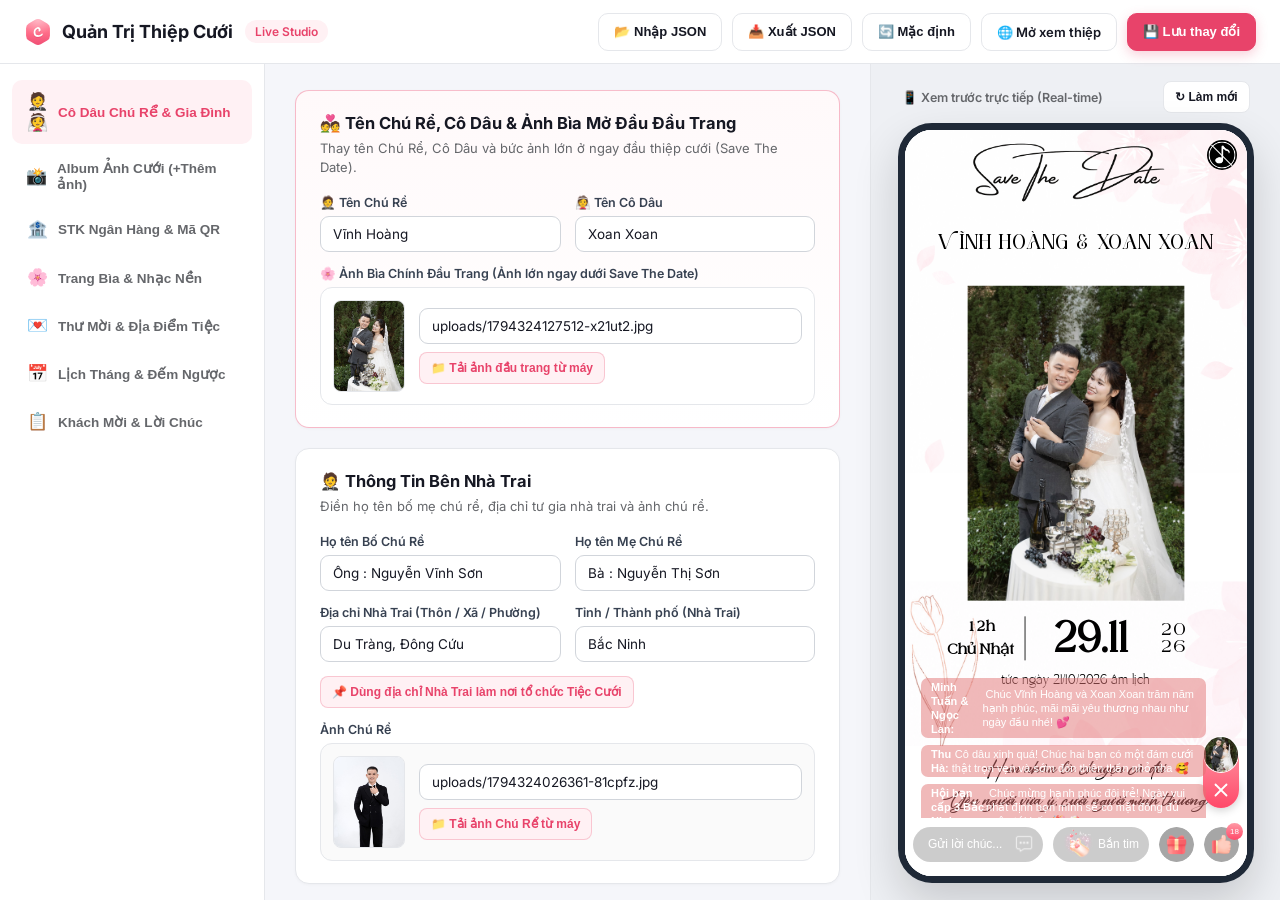
==== admin.html @ d60125c5 "Fresh clean upload from vinhhoang folder" ====
<!DOCTYPE html>
<html lang="vi">
<head>
  <meta charset="utf-8" />
  <meta name="viewport" content="width=device-width, initial-scale=1" />
  <title>Quản Trị Thiệp Cưới | Vĩnh Hoàng 💕 Xoan Xoan</title>
  <link rel="preconnect" href="https://fonts.googleapis.com" />
  <link rel="preconnect" href="https://fonts.gstatic.com" crossorigin />
  <link rel="stylesheet" href="https://fonts.googleapis.com/css2?family=Inter:wght@400;500;600;700&display=swap" />
  <style>
    :root {
      --bg: #f5f6fa;
      --card: #ffffff;
      --ink: #161823;
      --muted: #65676b;
      --line: #e5e7eb;
      --brand: #e8436a;
      --brand-hover: #d6335a;
      --brand-soft: #fff1f4;
      --radius: 14px;
    }
    * { box-sizing: border-box; }
    body {
      margin: 0;
      font-family: 'Inter', -apple-system, BlinkMacSystemFont, sans-serif;
      background: var(--bg);
      color: var(--ink);
      height: 100vh;
      display: flex;
      flex-direction: column;
      overflow: hidden;
    }
    .topbar {
      height: 64px;
      background: var(--card);
      border-bottom: 1px solid var(--line);
      display: flex;
      align-items: center;
      justify-content: space-between;
      padding: 0 24px;
      flex-shrink: 0;
      z-index: 10;
    }
    .topbar-brand {
      display: flex;
      align-items: center;
      gap: 10px;
      font-weight: 700;
      font-size: 18px;
      color: var(--ink);
      text-decoration: none;
    }
    .topbar-badge {
      font-size: 12px;
      font-weight: 600;
      padding: 4px 10px;
      border-radius: 20px;
      background: var(--brand-soft);
      color: var(--brand);
    }
    .topbar-actions {
      display: flex;
      align-items: center;
      gap: 10px;
    }
    .btn {
      display: inline-flex;
      align-items: center;
      justify-content: center;
      gap: 6px;
      height: 38px;
      padding: 0 15px;
      border-radius: 10px;
      font-size: 13px;
      font-weight: 600;
      cursor: pointer;
      border: 1px solid var(--line);
      background: #fff;
      color: var(--ink);
      text-decoration: none;
      transition: all 0.15s ease;
    }
    .btn:hover { background: #f3f4f6; }
    .btn-primary {
      background: var(--brand);
      color: #fff;
      border-color: var(--brand);
      box-shadow: 0 4px 12px rgba(232, 67, 106, 0.25);
    }
    .btn-primary:hover { background: var(--brand-hover); }
    .btn-soft {
      background: var(--brand-soft);
      color: var(--brand);
      border-color: rgba(232, 67, 106, 0.25);
    }
    .btn-soft:hover { background: #ffe0e7; }
    .btn-sm { height: 32px; padding: 0 11px; font-size: 12px; border-radius: 8px; }
    .btn-danger { color: #dc2626; border-color: #fecaca; background: #fef2f2; }
    .btn-danger:hover { background: #fee2e2; }

    .workspace {
      flex: 1;
      display: grid;
      grid-template-columns: 265px minmax(0, 1fr) 410px;
      min-height: 0;
    }
    .sidebar {
      background: var(--card);
      border-right: 1px solid var(--line);
      padding: 16px 12px;
      overflow-y: auto;
      display: flex;
      flex-direction: column;
      gap: 5px;
    }
    .nav-item {
      display: flex;
      align-items: center;
      gap: 10px;
      width: 100%;
      padding: 11px 14px;
      border: none;
      border-radius: 10px;
      background: transparent;
      color: var(--muted);
      font-size: 13.5px;
      font-weight: 600;
      text-align: left;
      cursor: pointer;
      transition: all 0.15s;
    }
    .nav-item:hover { background: #f3f4f6; color: var(--ink); }
    .nav-item.active {
      background: var(--brand-soft);
      color: var(--brand);
    }
    .nav-icon { font-size: 17px; width: 22px; text-align: center; }

    .editor-pane {
      overflow-y: auto;
      padding: 26px 30px 60px;
    }
    .editor-container {
      max-width: 740px;
      margin: 0 auto;
    }
    .tab-panel { display: none; }
    .tab-panel.active { display: block; animation: fadeIn 0.2s ease; }
    @keyframes fadeIn { from { opacity: 0; transform: translateY(4px); } to { opacity: 1; transform: translateY(0); } }

    .section-card {
      background: var(--card);
      border: 1px solid var(--line);
      border-radius: var(--radius);
      padding: 22px 24px;
      margin-bottom: 20px;
      box-shadow: 0 1px 3px rgba(0, 0, 0, 0.03);
    }
    .section-title {
      margin: 0 0 6px;
      font-size: 16.5px;
      font-weight: 700;
      color: var(--ink);
      display: flex;
      align-items: center;
      gap: 8px;
    }
    .section-desc {
      margin: 0 0 18px;
      font-size: 13px;
      color: var(--muted);
      line-height: 1.45;
    }

    .grid-2 { display: grid; grid-template-columns: 1fr 1fr; gap: 14px; }
    .grid-3 { display: grid; grid-template-columns: 1fr 1fr 1fr; gap: 12px; }
    .form-group { margin-bottom: 14px; }
    .form-label {
      display: block;
      font-size: 12.5px;
      font-weight: 600;
      color: #374151;
      margin-bottom: 6px;
    }
    .form-input, .form-textarea, .form-select {
      width: 100%;
      padding: 9px 12px;
      border: 1px solid #d1d5db;
      border-radius: 9px;
      font-size: 13.5px;
      font-family: inherit;
      color: var(--ink);
      background: #fff;
      transition: border-color 0.15s, box-shadow 0.15s;
    }
    .form-input:focus, .form-textarea:focus, .form-select:focus {
      outline: none;
      border-color: var(--brand);
      box-shadow: 0 0 0 3px rgba(232, 67, 106, 0.12);
    }
    .form-textarea { min-height: 70px; resize: vertical; line-height: 1.45; }
    .form-hint { font-size: 11.5px; color: var(--muted); margin-top: 4px; }

    .photo-field {
      display: flex;
      gap: 14px;
      align-items: center;
      padding: 12px;
      border: 1px solid var(--line);
      border-radius: 12px;
      background: #fafafa;
      margin-bottom: 12px;
    }
    .photo-thumb {
      width: 72px;
      height: 92px;
      border-radius: 8px;
      object-fit: cover;
      background: #e5e7eb;
      border: 1px solid var(--line);
      flex-shrink: 0;
    }
    .photo-controls { flex: 1; min-width: 0; }
    .photo-actions {
      display: flex;
      gap: 8px;
      margin-top: 8px;
      align-items: center;
      flex-wrap: wrap;
    }
    .file-input-hidden { display: none; }

    /* Album Grid Cards */
    .album-grid {
      display: grid;
      grid-template-columns: 1fr 1fr;
      gap: 14px;
      margin-top: 14px;
    }
    .album-card {
      border: 1px solid var(--line);
      border-radius: 12px;
      padding: 12px;
      background: #fafafa;
      display: flex;
      gap: 12px;
      align-items: center;
      position: relative;
    }
    .album-card img {
      width: 76px;
      height: 108px;
      object-fit: cover;
      border-radius: 8px;
      border: 1px solid var(--line);
      background: #e5e7eb;
      flex-shrink: 0;
    }
    .album-card-body {
      flex: 1;
      min-width: 0;
    }
    .album-card-title {
      font-size: 12.5px;
      font-weight: 700;
      margin-bottom: 6px;
      color: var(--ink);
      display: flex;
      align-items: center;
      justify-content: space-between;
    }

    /* Bank Account Card */
    .bank-card {
      border: 1.5px solid var(--line);
      border-radius: 14px;
      padding: 16px;
      background: #fff;
      margin-bottom: 16px;
      position: relative;
    }
    .bank-card-header {
      display: flex;
      align-items: center;
      justify-content: space-between;
      margin-bottom: 12px;
      padding-bottom: 10px;
      border-bottom: 1px solid var(--line);
    }

    /* Right Live Preview Pane */
    .preview-pane {
      background: #eef0f4;
      border-left: 1px solid var(--line);
      display: flex;
      flex-direction: column;
      align-items: center;
      justify-content: center;
      padding: 16px;
      position: relative;
    }
    .preview-header {
      display: flex;
      align-items: center;
      justify-content: space-between;
      width: 348px;
      margin-bottom: 10px;
      font-size: 12.5px;
      font-weight: 600;
      color: var(--muted);
    }
    .phone-mockup {
      width: 356px;
      height: calc(100vh - 125px);
      max-height: 760px;
      background: #fff;
      border-radius: 34px;
      border: 7px solid #1f2937;
      box-shadow: 0 20px 45px rgba(0, 0, 0, 0.16);
      overflow: hidden;
      position: relative;
    }
    .phone-mockup iframe {
      width: 100%;
      height: 100%;
      border: none;
      display: block;
    }

    /* Tables */
    .data-table {
      width: 100%;
      border-collapse: collapse;
      font-size: 13px;
    }
    .data-table th, .data-table td {
      padding: 10px 12px;
      border-bottom: 1px solid var(--line);
      text-align: left;
    }
    .data-table th {
      background: #f9fafb;
      font-weight: 600;
      color: #4b5563;
    }
    .badge-yes {
      background: #d1fae5;
      color: #065f46;
      padding: 3px 8px;
      border-radius: 12px;
      font-size: 11.5px;
      font-weight: 600;
    }
    .badge-no {
      background: #fee2e2;
      color: #991b1b;
      padding: 3px 8px;
      border-radius: 12px;
      font-size: 11.5px;
      font-weight: 600;
    }
    .stat-row {
      display: grid;
      grid-template-columns: repeat(3, 1fr);
      gap: 12px;
      margin-bottom: 18px;
    }
    .stat-box {
      padding: 14px 16px;
      border-radius: 12px;
      background: #f9fafb;
      border: 1px solid var(--line);
    }
    .stat-val { font-size: 22px; font-weight: 700; color: var(--brand); }
    .stat-lbl { font-size: 12px; color: var(--muted); margin-top: 2px; }

    .admin-toast {
      position: fixed;
      bottom: 24px;
      right: 24px;
      background: #161823;
      color: #fff;
      padding: 12px 20px;
      border-radius: 12px;
      font-size: 13.5px;
      font-weight: 600;
      box-shadow: 0 10px 30px rgba(0, 0, 0, 0.22);
      z-index: 9999;
      opacity: 0;
      transform: translateY(12px);
      pointer-events: none;
      transition: all 0.25s ease;
    }
    .admin-toast.show { opacity: 1; transform: translateY(0); }

    @media (max-width: 1150px) {
      .workspace { grid-template-columns: 220px minmax(0, 1fr); }
      .preview-pane { display: none; }
    }
  </style>
</head>
<body>

  <!-- Top Header -->
  <header class="topbar">
    <div style="display:flex;align-items:center;gap:12px">
      <a href="index.html" class="topbar-brand">
        <img src="assets/logo-symbol.svg" alt="Logo" width="28" height="28" />
        <span>Quản Trị Thiệp Cưới</span>
      </a>
      <span class="topbar-badge">Live Studio</span>
    </div>
    <div class="topbar-actions">
      <button type="button" class="btn" id="btn-import-json" title="Nhập file cấu hình site-config.json">📂 Nhập JSON</button>
      <button type="button" class="btn" id="btn-export-json" title="Tải file cấu hình JSON về máy">📥 Xuất JSON</button>
      <button type="button" class="btn" id="btn-reset-default" title="Khôi phục về nội dung gốc">🔄 Mặc định</button>
      <a href="index.html" target="_blank" class="btn">🌐 Mở xem thiệp</a>
      <button type="button" class="btn btn-primary" id="btn-save-all">💾 Lưu thay đổi</button>
    </div>
  </header>

  <!-- Main Workspace -->
  <div class="workspace">
    <!-- Left Navigation -->
    <aside class="sidebar">
      <button type="button" class="nav-item active" data-tab="tab-families" data-scroll="820">
        <span class="nav-icon">🤵👰</span> Cô Dâu Chú Rể & Gia Đình
      </button>
      <button type="button" class="nav-item" data-tab="tab-gallery" data-scroll="3620">
        <span class="nav-icon">📸</span> Album Ảnh Cưới (+Thêm ảnh)
      </button>
      <button type="button" class="nav-item" data-tab="tab-qr" data-scroll="4620">
        <span class="nav-icon">🏦</span> STK Ngân Hàng & Mã QR
      </button>
      <button type="button" class="nav-item" data-tab="tab-hero" data-scroll="0">
        <span class="nav-icon">🌸</span> Trang Bìa & Nhạc Nền
      </button>
      <button type="button" class="nav-item" data-tab="tab-ceremony" data-scroll="1380">
        <span class="nav-icon">💌</span> Thư Mời & Địa Điểm Tiệc
      </button>
      <button type="button" class="nav-item" data-tab="tab-calendar" data-scroll="3020">
        <span class="nav-icon">📅</span> Lịch Tháng & Đếm Ngược
      </button>
      <button type="button" class="nav-item" data-tab="tab-guests" data-scroll="5450">
        <span class="nav-icon">📋</span> Khách Mời & Lời Chúc
      </button>
    </aside>

    <!-- Center Form Editor -->
    <main class="editor-pane">
      <div class="editor-container">

        <!-- TAB 1: BRIDE, GROOM & BOTH FAMILIES -->
        <div class="tab-panel active" id="tab-families">
          <!-- Smart Sync Couple Names & Top Cover Photo -->
          <div class="section-card" style="border-color:rgba(232,67,106,0.35);background:linear-gradient(180deg,#fff9fa 0%,#ffffff 100%)">
            <h2 class="section-title">💑 Tên Chú Rể, Cô Dâu & Ảnh Bìa Mở Đầu Đầu Trang</h2>
            <p class="section-desc">Thay tên Chú Rể, Cô Dâu và bức ảnh lớn ở ngay đầu thiệp cưới (Save The Date).</p>
            <div class="grid-2" style="margin-bottom:14px">
              <div class="form-group" style="margin-bottom:0">
                <label class="form-label">🤵 Tên Chú Rể</label>
                <input type="text" class="form-input" id="quick-groom-name" data-node-text="WfJzkvPoSj" placeholder="VD: Vĩnh Hoàng" />
              </div>
              <div class="form-group" style="margin-bottom:0">
                <label class="form-label">👰 Tên Cô Dâu</label>
                <input type="text" class="form-input" id="quick-bride-name" data-node-text="mRu4SjmOw3" placeholder="VD: Xoan Xoan" />
              </div>
            </div>

            <div class="form-group" style="margin-bottom:0">
              <label class="form-label">🌸 Ảnh Bìa Chính Đầu Trang (Ảnh lớn ngay dưới Save The Date)</label>
              <div class="photo-field" style="margin-bottom:0;background:#fff">
                <img class="photo-thumb" id="quick-hero-preview" src="" alt="Ảnh đầu trang" />
                <div class="photo-controls">
                  <input type="text" class="form-input" id="quick-hero-photo" placeholder="Dán link ảnh hoặc bấm Tải ảnh từ máy..." />
                  <div class="photo-actions">
                    <button type="button" class="btn btn-sm btn-soft" data-upload-target="#quick-hero-photo">📁 Tải ảnh đầu trang từ máy</button>
                  </div>
                </div>
              </div>
            </div>
          </div>

          <!-- Groom Family -->
          <div class="section-card">
            <h2 class="section-title">🤵 Thông Tin Bên Nhà Trai</h2>
            <p class="section-desc">Điền họ tên bố mẹ chú rể, địa chỉ tư gia nhà trai và ảnh chú rể.</p>

            <div class="grid-2">
              <div class="form-group">
                <label class="form-label">Họ tên Bố Chú Rể</label>
                <input type="text" class="form-input" id="groom-father" placeholder="VD: Ông : Nguyễn Đức Hữ" />
              </div>
              <div class="form-group">
                <label class="form-label">Họ tên Mẹ Chú Rể</label>
                <input type="text" class="form-input" id="groom-mother" placeholder="VD: Bà : Trịnh Thị Hoàn" />
              </div>
            </div>

            <div class="grid-2">
              <div class="form-group">
                <label class="form-label">Địa chỉ Nhà Trai (Thôn / Xã / Phường)</label>
                <input type="text" class="form-input" id="groom-addr-1" placeholder="VD: Du Tràng, Đông Cứu" />
              </div>
              <div class="form-group">
                <label class="form-label">Tỉnh / Thành phố (Nhà Trai)</label>
                <input type="text" class="form-input" id="groom-addr-2" placeholder="VD: Bắc Ninh" />
              </div>
            </div>

            <div style="margin-bottom:14px">
              <button type="button" class="btn btn-sm btn-soft" id="btn-sync-groom-venue">📌 Dùng địa chỉ Nhà Trai làm nơi tổ chức Tiệc Cưới</button>
            </div>

            <div class="form-group" style="margin-bottom:0">
              <label class="form-label">Ảnh Chú Rể</label>
              <div class="photo-field" style="margin-bottom:0">
                <img class="photo-thumb" data-photo-preview="SWV1Oaou7d" src="" alt="Chú rể" />
                <div class="photo-controls">
                  <input type="text" class="form-input" data-node-photo="SWV1Oaou7d" placeholder="Dán link ảnh hoặc tải ảnh từ máy..." />
                  <div class="photo-actions">
                    <button type="button" class="btn btn-sm btn-soft" data-upload-target="[data-node-photo='SWV1Oaou7d']">📁 Tải ảnh Chú Rể từ máy</button>
                  </div>
                </div>
              </div>
            </div>
          </div>

          <!-- Bride Family -->
          <div class="section-card">
            <h2 class="section-title">👰 Thông Tin Bên Nhà Gái</h2>
            <p class="section-desc">Điền họ tên bố mẹ cô dâu, địa chỉ tư gia nhà gái và ảnh cô dâu.</p>

            <div class="grid-2">
              <div class="form-group">
                <label class="form-label">Họ tên Bố Cô Dâu</label>
                <input type="text" class="form-input" id="bride-father" placeholder="VD: Ông : Nguyễn Đức Toản" />
              </div>
              <div class="form-group">
                <label class="form-label">Họ tên Mẹ Cô Dâu</label>
                <input type="text" class="form-input" id="bride-mother" placeholder="VD: Bà : Trần Thị Nở" />
              </div>
            </div>

            <div class="grid-2">
              <div class="form-group">
                <label class="form-label">Địa chỉ Nhà Gái (Thôn / Tổ dân phố / Phường)</label>
                <input type="text" class="form-input" id="bride-addr-1" placeholder="VD: TDP Phù Lương" />
              </div>
              <div class="form-group">
                <label class="form-label">Quận / Huyện / Tỉnh (Nhà Gái)</label>
                <input type="text" class="form-input" id="bride-addr-2" placeholder="VD: P. Đào Viên, Bắc Ninh" />
              </div>
            </div>

            <div style="margin-bottom:14px">
              <button type="button" class="btn btn-sm btn-soft" id="btn-sync-bride-venue">📌 Áp dụng địa chỉ Nhà Gái vào phần Tư Gia & Bản Đồ Nhà Gái</button>
            </div>

            <div class="form-group" style="margin-bottom:0">
              <label class="form-label">Ảnh Cô Dâu</label>
              <div class="photo-field" style="margin-bottom:0">
                <img class="photo-thumb" data-photo-preview="HpVta-7Cfo" src="" alt="Cô dâu" />
                <div class="photo-controls">
                  <input type="text" class="form-input" data-node-photo="HpVta-7Cfo" placeholder="Dán link ảnh hoặc tải ảnh từ máy..." />
                  <div class="photo-actions">
                    <button type="button" class="btn btn-sm btn-soft" data-upload-target="[data-node-photo='HpVta-7Cfo']">📁 Tải ảnh Cô Dâu từ máy</button>
                  </div>
                </div>
              </div>
            </div>
          </div>

          <!-- Hidden raw fields synced by the structured family inputs -->
          <div style="display:none">
            <input type="text" data-node-text="URI0n_EdMI" />
            <input type="text" data-node-text="H7wR8HohuS" />
            <textarea data-node-multiline="MH_6yyQPLw" id="raw-groom-parents"></textarea>
            <textarea data-node-multiline="OmOohv4UUI" id="raw-groom-address"></textarea>
            <input type="text" data-node-text="iHlrUYGh_T" />
            <input type="text" data-node-text="-W5936VSfQ" />
            <textarea data-node-multiline="9BuNZvrCFB" id="raw-bride-parents"></textarea>
            <textarea data-node-multiline="4D7zik5Fhi" id="raw-bride-address"></textarea>
          </div>
        </div>

        <!-- TAB 2: EXPANDABLE PHOTO ALBUM -->
        <div class="tab-panel" id="tab-gallery">
          <div class="section-card">
            <div style="display:flex;align-items:center;justify-content:space-between;flex-wrap:wrap;gap:10px;margin-bottom:12px">
              <div>
                <h2 class="section-title">📸 Album Ảnh Cưới (Thêm ảnh không giới hạn)</h2>
                <p class="section-desc" style="margin-bottom:0">Bạn có thể thay đổi các ảnh hiện có, tải nhiều ảnh từ máy lên cùng lúc hoặc thêm bao nhiêu ảnh tùy thích — thiệp sẽ tự động giãn chiều dài!</p>
              </div>
              <div style="display:flex;gap:8px">
                <button type="button" class="btn btn-soft" id="btn-upload-multi-album">📁 Tải nhiều ảnh từ máy lên</button>
                <button type="button" class="btn btn-primary" id="btn-add-album-photo">+ Thêm 1 ô ảnh</button>
              </div>
            </div>

            <div class="form-group">
              <label class="form-label">Tiêu đề mục Album trên thiệp</label>
              <input type="text" class="form-input" data-node-text="SIDzLaTN3V" />
            </div>

            <div id="dynamic-album-container" class="album-grid"></div>
          </div>

          <div class="section-card">
            <h2 class="section-title">🖼️ Ảnh Lớn Cuối Thiệp & Lời Cảm Ơn</h2>
            <div class="form-group">
              <label class="form-label">Ảnh lớn phía trên đồng hồ đếm ngược</label>
              <div class="photo-field">
                <img class="photo-thumb" data-photo-preview="7oBHC_gEAx" src="" alt="Ảnh cuối thiệp" />
                <div class="photo-controls">
                  <input type="text" class="form-input" data-node-photo="7oBHC_gEAx" />
                  <div class="photo-actions">
                    <button type="button" class="btn btn-sm btn-soft" data-upload-target="[data-node-photo='7oBHC_gEAx']">📁 Tải ảnh từ máy</button>
                  </div>
                </div>
              </div>
            </div>
            <div class="form-group" style="margin-bottom:0">
              <label class="form-label">Lời cảm ơn cuối thiệp (Enter để xuống dòng)</label>
              <textarea class="form-textarea" data-node-multiline="bipfSExTi5"></textarea>
            </div>
          </div>
        </div>

        <!-- TAB 3: BANK ACCOUNTS (STK & VIETQR) -->
        <div class="tab-panel" id="tab-qr">
          <div class="section-card">
            <div style="display:flex;align-items:center;justify-content:space-between;flex-wrap:wrap;gap:10px;margin-bottom:14px">
              <div>
                <h2 class="section-title">🏦 Quản Lý Số Tài Khoản Ngân Hàng & QR Mừng Cưới</h2>
                <p class="section-desc" style="margin-bottom:0">Chọn ngân hàng và nhập Số tài khoản (STK) để hệ thống <strong>tự động tạo mã QR chuyển khoản chuẩn VietQR</strong>, hoặc tải ảnh QR riêng lên. Bạn cũng có thể thêm nhiều STK (Chú rể, Cô dâu, Bố mẹ...).</p>
              </div>
              <div style="display:flex;gap:8px">
                <button type="button" class="btn btn-soft" id="btn-preview-qr-modal">👁️ Xem thử trên thiệp</button>
                <button type="button" class="btn btn-primary" id="btn-add-bank-account">+ Thêm STK Ngân hàng</button>
              </div>
            </div>

            <div class="form-group">
              <label class="form-label">Tiêu đề hiển thị dưới hộp quà trên thiệp</label>
              <input type="text" class="form-input" data-node-text="Jtt0CMVBFF" />
            </div>

            <div id="bank-accounts-list"></div>
          </div>
        </div>

        <!-- TAB 4: HERO COVER & MUSIC -->
        <div class="tab-panel" id="tab-hero">
          <div class="section-card">
            <h2 class="section-title">🌸 Phần Mở Đầu (Trang Bìa)</h2>
            <div class="grid-2">
              <div class="form-group">
                <label class="form-label">Tên cặp đôi trên bìa</label>
                <input type="text" class="form-input" data-node-text="TIXJxWpubS" />
              </div>
              <div class="form-group">
                <label class="form-label">Dòng chữ nhỏ góc trên</label>
                <input type="text" class="form-input" data-node-text="Wm-1v09tvk" />
              </div>
            </div>

            <div class="form-group">
              <label class="form-label">Ảnh bìa chính (Khung vòm)</label>
              <div class="photo-field">
                <img class="photo-thumb" data-photo-preview="7WmUUnxK7X" src="" alt="Ảnh bìa" />
                <div class="photo-controls">
                  <input type="text" class="form-input" data-node-photo="7WmUUnxK7X" />
                  <div class="photo-actions">
                    <button type="button" class="btn btn-sm btn-soft" data-upload-target="[data-node-photo='7WmUUnxK7X']">📁 Tải ảnh từ máy</button>
                  </div>
                </div>
              </div>
            </div>

            <div class="grid-3">
              <div class="form-group">
                <label class="form-label">Giờ (Bìa)</label>
                <input type="text" class="form-input" data-node-text="zaKtKgy8bK" />
              </div>
              <div class="form-group">
                <label class="form-label">Thứ (Bìa)</label>
                <input type="text" class="form-input" data-node-text="Gn3JH2Phal" />
              </div>
              <div class="form-group">
                <label class="form-label">Ngày.Tháng (Bìa)</label>
                <input type="text" class="form-input" data-node-text="yJC0gHwb6z" />
              </div>
            </div>

            <div class="grid-3">
              <div class="form-group">
                <label class="form-label">2 số đầu Năm</label>
                <input type="text" class="form-input" data-node-text="E9MnkeFAkI" />
              </div>
              <div class="form-group">
                <label class="form-label">2 số cuối Năm</label>
                <input type="text" class="form-input" data-node-text="Gj1BKOWjjY" />
              </div>
              <div class="form-group">
                <label class="form-label">Ngày âm lịch (Bìa)</label>
                <input type="text" class="form-input" data-node-text="QdE34AJsdR" />
              </div>
            </div>

            <div class="form-group" style="margin-bottom:0">
              <label class="form-label">Câu trích dẫn tình yêu</label>
              <textarea class="form-textarea" data-node-multiline="6cOUdEMcWT"></textarea>
            </div>
          </div>

          <div class="section-card">
            <h2 class="section-title">🎵 Nhạc Nền & Thông Tin Chia Sẻ Web</h2>
            <div class="form-group">
              <label class="form-label">Tiêu đề trang web</label>
              <input type="text" class="form-input" data-general="pageTitle" />
            </div>
            <div class="form-group">
              <label class="form-label">Lời giới thiệu ngắn</label>
              <textarea class="form-textarea" data-general="pageDesc"></textarea>
            </div>
            <div class="form-group">
              <label class="form-label">Ảnh đại diện chia sẻ (Thumbnail)</label>
              <div class="photo-field">
                <img class="photo-thumb" id="thumb-coverThumb" src="" alt="Cover" />
                <div class="photo-controls">
                  <input type="text" class="form-input" data-general="coverThumb" />
                  <div class="photo-actions">
                    <button type="button" class="btn btn-sm btn-soft" data-upload-target="[data-general='coverThumb']">📁 Tải ảnh từ máy</button>
                  </div>
                </div>
              </div>
            </div>
            <div class="form-group">
              <label class="form-label">Nhạc nền MP3</label>
              <div style="display:flex;gap:8px">
                <input type="text" class="form-input" data-general="musicUrl" />
                <button type="button" class="btn btn-soft" style="flex-shrink:0" data-upload-audio="[data-general='musicUrl']">🎵 Tải file MP3</button>
              </div>
            </div>
            <div class="grid-2">
              <div class="form-group" style="margin-bottom:0">
                <label class="form-label">Tự động cuộn trang</label>
                <select class="form-select" data-general-bool="autoScrollEnabled">
                  <option value="true">Bật tự động cuộn</option>
                  <option value="false">Tắt tự động cuộn</option>
                </select>
              </div>
              <div class="form-group" style="margin-bottom:0">
                <label class="form-label">Tốc độ cuộn</label>
                <input type="number" step="0.1" min="0.1" max="3" class="form-input" data-general-num="autoScrollSpeed" />
              </div>
            </div>
          </div>
        </div>

        <!-- TAB 5: INVITATION & CEREMONY VENUE -->
        <div class="tab-panel" id="tab-ceremony">
          <div class="section-card">
            <h2 class="section-title">💌 Phần Thư Mời & Bộ 3 Ảnh</h2>
            <div class="grid-2">
              <div class="form-group">
                <label class="form-label">Tiêu đề Thư Mời</label>
                <input type="text" class="form-input" data-node-text="uPLRlYN4gG" />
              </div>
              <div class="form-group">
                <label class="form-label">Dòng phụ đề dưới Thư Mời</label>
                <input type="text" class="form-input" data-node-text="sQDPnRDM87" />
              </div>
            </div>

            <div class="form-group">
              <label class="form-label">Ảnh Thư Mời 1 (Bên trái)</label>
              <div class="photo-field">
                <img class="photo-thumb" data-photo-preview="1kEE_xfXqr" src="" alt="Ảnh trái" />
                <div class="photo-controls">
                  <input type="text" class="form-input" data-node-photo="1kEE_xfXqr" />
                  <div class="photo-actions">
                    <button type="button" class="btn btn-sm btn-soft" data-upload-target="[data-node-photo='1kEE_xfXqr']">📁 Tải ảnh từ máy</button>
                  </div>
                </div>
              </div>
            </div>

            <div class="form-group">
              <label class="form-label">Ảnh Thư Mời 2 (Ở giữa)</label>
              <div class="photo-field">
                <img class="photo-thumb" data-photo-preview="Rm4Qdw8AaR" src="" alt="Ảnh giữa" />
                <div class="photo-controls">
                  <input type="text" class="form-input" data-node-photo="Rm4Qdw8AaR" />
                  <div class="photo-actions">
                    <button type="button" class="btn btn-sm btn-soft" data-upload-target="[data-node-photo='Rm4Qdw8AaR']">📁 Tải ảnh từ máy</button>
                  </div>
                </div>
              </div>
            </div>

            <div class="form-group">
              <label class="form-label">Ảnh Thư Mời 3 (Bên phải)</label>
              <div class="photo-field">
                <img class="photo-thumb" data-photo-preview="EVhJTrXwe9" src="" alt="Ảnh phải" />
                <div class="photo-controls">
                  <input type="text" class="form-input" data-node-photo="EVhJTrXwe9" />
                  <div class="photo-actions">
                    <button type="button" class="btn btn-sm btn-soft" data-upload-target="[data-node-photo='EVhJTrXwe9']">📁 Tải ảnh từ máy</button>
                  </div>
                </div>
              </div>
            </div>

            <div class="grid-2">
              <div class="form-group">
                <label class="form-label">Lời mời</label>
                <input type="text" class="form-input" data-node-text="m1lgcb2klx" />
              </div>
              <div class="form-group">
                <label class="form-label">Tên khách mời</label>
                <input type="text" class="form-input" data-node-text="whf1MUHxkJ" />
              </div>
            </div>
            <div class="form-group" style="margin-bottom:0">
              <label class="form-label">Nội dung lời mời</label>
              <textarea class="form-textarea" data-node-multiline="StCt5qIszU"></textarea>
            </div>
          </div>

          <div class="section-card">
            <h2 class="section-title">🥂 Bữa Tiệc Thân Mật (Khung giờ 1)</h2>
            <div class="grid-3">
              <div class="form-group">
                <label class="form-label">Giờ</label>
                <input type="text" class="form-input" data-node-text="dsg03K9paw" />
              </div>
              <div class="form-group">
                <label class="form-label">Thứ</label>
                <input type="text" class="form-input" data-node-text="9h6vN_J3cZ" />
              </div>
              <div class="form-group">
                <label class="form-label">Ngày (Số lớn)</label>
                <input type="text" class="form-input" data-node-text="jGLGk_Q5MI" />
              </div>
            </div>
            <div class="grid-3">
              <div class="form-group">
                <label class="form-label">Tháng</label>
                <input type="text" class="form-input" data-node-text="weZ1pmAg-M" />
              </div>
              <div class="form-group">
                <label class="form-label">Năm</label>
                <input type="text" class="form-input" data-node-text="JwSuWvN8-C" />
              </div>
              <div class="form-group">
                <label class="form-label">Ngày âm lịch</label>
                <input type="text" class="form-input" data-node-text="Qt0PY8qU_B" />
              </div>
            </div>
            <div class="grid-2">
              <div class="form-group" style="margin-bottom:0">
                <label class="form-label">Tên địa điểm</label>
                <input type="text" class="form-input" data-node-text="JcK0YX0tFL" />
              </div>
              <div class="form-group" style="margin-bottom:0">
                <label class="form-label">Địa chỉ chi tiết</label>
                <input type="text" class="form-input" data-node-text="_PFyxYCW_z" />
              </div>
            </div>
          </div>

          <div class="section-card">
            <h2 class="section-title">💍 Tiệc Mừng Lễ Thành Hôn — Tư Gia Nhà Trai & Bản Đồ Nhà Trai</h2>
            <div class="form-group">
              <label class="form-label">Tiêu đề lễ (Nhà Trai)</label>
              <input type="text" class="form-input" data-node-text="qneDUg6Big" />
            </div>
            <div class="grid-3">
              <div class="form-group">
                <label class="form-label">Giờ</label>
                <input type="text" class="form-input" data-node-text="cQBK0MsbTC" />
              </div>
              <div class="form-group">
                <label class="form-label">Thứ</label>
                <input type="text" class="form-input" data-node-text="JBd1bbURAp" />
              </div>
              <div class="form-group">
                <label class="form-label">Ngày (Số lớn)</label>
                <input type="text" class="form-input" data-node-text="VDXglRbkG-" />
              </div>
            </div>
            <div class="grid-3">
              <div class="form-group">
                <label class="form-label">Tháng</label>
                <input type="text" class="form-input" data-node-text="ODMRELT6Y2" />
              </div>
              <div class="form-group">
                <label class="form-label">Năm</label>
                <input type="text" class="form-input" data-node-text="otriXyjbbm" />
              </div>
              <div class="form-group">
                <label class="form-label">Ngày âm lịch</label>
                <input type="text" class="form-input" data-node-text="20J8hGwITw" />
              </div>
            </div>
            <div class="grid-2">
              <div class="form-group">
                <label class="form-label">Tên địa điểm tổ chức (Nhà Trai)</label>
                <input type="text" class="form-input" data-node-text="lnCEBf0zOn" />
              </div>
              <div class="form-group">
                <label class="form-label">Địa chỉ chi tiết (Nhà Trai)</label>
                <input type="text" class="form-input" data-node-text="Se271gu3cg" />
              </div>
            </div>
            <div class="form-group" style="margin-bottom:0">
              <label class="form-label">📍 Tọa độ hoặc Địa chỉ Google Maps (Nhà Trai)</label>
              <input type="text" class="form-input" id="input-map-address" placeholder="Nhập địa chỉ hoặc tọa độ Google Maps Nhà Trai..." />
            </div>
          </div>

          <!-- KHỐI TƯ GIA NHÀ GÁI, MAPS NHÀ GÁI & LỊCH NHÀ GÁI RIÊNG -->
          <div class="section-card" style="border-color:rgba(232,67,106,0.4);background:linear-gradient(180deg,#fff9fb 0%,#ffffff 100%)">
            <div style="display:flex;align-items:center;justify-content:space-between;flex-wrap:wrap;gap:10px;margin-bottom:10px">
              <div>
                <h2 class="section-title" style="color:var(--brand)">👰 Tư Gia Nhà Gái, Bản Đồ Maps Nhà Gái & Lịch Nhà Gái Riêng</h2>
                <p class="section-desc" style="margin-bottom:0">Phần thông tin tiệc cưới, địa điểm tư gia, bản đồ chỉ đường Google Maps và tờ lịch đánh dấu trái tim riêng cho bên Nhà Gái.</p>
              </div>
              <button type="button" class="btn btn-sm btn-soft" id="btn-scroll-bride-section">👁️ Xem phần Nhà Gái trên thiệp</button>
            </div>

            <div class="grid-2">
              <div class="form-group">
                <label class="form-label">Hiển thị khối Tư Gia Nhà Gái riêng</label>
                <select class="form-select" id="bride-sec-enabled">
                  <option value="true">Hiển thị trên thiệp (Khuyên dùng)</option>
                  <option value="false">Ẩn khối Tư Gia Nhà Gái riêng</option>
                </select>
              </div>
              <div class="form-group">
                <label class="form-label">Tiêu đề Lễ Nhà Gái</label>
                <input type="text" class="form-input" id="bride-sec-title" placeholder="VD: Tiệc Mừng Lễ Vu Quy" />
              </div>
            </div>

            <div class="grid-3">
              <div class="form-group">
                <label class="form-label">Giờ (Nhà Gái)</label>
                <input type="text" class="form-input" id="bride-sec-time" placeholder="VD: 16h30" />
              </div>
              <div class="form-group">
                <label class="form-label">Thứ (Nhà Gái)</label>
                <input type="text" class="form-input" id="bride-sec-dow" placeholder="VD: Thứ Bảy" />
              </div>
              <div class="form-group">
                <label class="form-label">Ngày số lớn (Nhà Gái)</label>
                <input type="text" class="form-input" id="bride-sec-day" placeholder="VD: 03" />
              </div>
            </div>

            <div class="grid-3">
              <div class="form-group">
                <label class="form-label">Tháng (Nhà Gái)</label>
                <input type="text" class="form-input" id="bride-sec-month" placeholder="VD: Tháng 10" />
              </div>
              <div class="form-group">
                <label class="form-label">Năm (Nhà Gái)</label>
                <input type="text" class="form-input" id="bride-sec-year" placeholder="VD: Năm 2026" />
              </div>
              <div class="form-group">
                <label class="form-label">Ngày âm lịch (Nhà Gái)</label>
                <input type="text" class="form-input" id="bride-sec-lunar" placeholder="VD: (Tức ngày 23 tháng 08 năm Bính Ngọ)" />
              </div>
            </div>

            <div class="grid-2">
              <div class="form-group">
                <label class="form-label">Tên địa điểm tổ chức (Nhà Gái)</label>
                <input type="text" class="form-input" id="bride-sec-venue-name" placeholder="VD: Tư gia nhà gái" />
              </div>
              <div class="form-group">
                <label class="form-label">Địa chỉ Tư gia Nhà Gái</label>
                <input type="text" class="form-input" id="bride-sec-venue-addr" placeholder="VD: TDP Phù Lương - P. Đào Viên - Bắc Ninh" />
              </div>
            </div>

            <div class="grid-2">
              <div class="form-group" style="margin-bottom:0">
                <label class="form-label">📍 Địa chỉ / Tọa độ Google Maps Nhà Gái</label>
                <input type="text" class="form-input" id="bride-sec-map-addr" placeholder="Nhập địa chỉ hoặc tọa độ Google Maps Nhà Gái..." />
              </div>
              <div class="form-group" style="margin-bottom:0">
                <label class="form-label">📅 Ngày cưới trên Lịch Nhà Gái riêng (Trái tim đỏ)</label>
                <input type="date" class="form-input" id="bride-sec-cal-date" />
              </div>
            </div>
          </div>
        </div>

        <!-- TAB 6: TIMELINE, CALENDAR & COUNTDOWN -->
        <div class="tab-panel" id="tab-calendar">
          <div class="section-card">
            <h2 class="section-title">📅 Lịch Tháng Nhà Trai & Đồng Hồ Đếm Ngược</h2>
            <p class="section-desc">Chọn ngày cưới bên Nhà Trai để tự động vẽ tờ lịch Nhà Trai có biểu tượng trái tim đỏ và đặt thời gian đếm ngược.</p>
            <div class="grid-2">
              <div class="form-group" style="margin-bottom:0">
                <label class="form-label">Ngày cưới Nhà Trai (Đánh dấu trái tim)</label>
                <input type="date" class="form-input" id="input-calendar-date" />
              </div>
              <div class="form-group" style="margin-bottom:0">
                <label class="form-label">Giờ đếm ngược</label>
                <input type="time" class="form-input" id="input-calendar-time" />
              </div>
            </div>
          </div>

          <div class="section-card" style="border-color:rgba(232,67,106,0.35);background:#fff9fb">
            <h2 class="section-title" style="color:var(--brand)">👰 Lịch Tháng Nhà Gái Riêng & Bản Đồ Nhà Gái</h2>
            <p class="section-desc">Chọn ngày cưới riêng cho tờ lịch bên Nhà Gái và địa chỉ Google Maps Nhà Gái.</p>
            <div class="grid-2">
              <div class="form-group" style="margin-bottom:0">
                <label class="form-label">📅 Ngày cưới trên Lịch Nhà Gái riêng (Đánh dấu trái tim)</label>
                <input type="date" class="form-input" id="input-bride-calendar-date-tab6" />
              </div>
              <div class="form-group" style="margin-bottom:0">
                <label class="form-label">📍 Địa chỉ Google Maps Nhà Gái</label>
                <input type="text" class="form-input" id="input-bride-map-tab6" placeholder="Nhập địa chỉ hoặc tọa độ Google Maps Nhà Gái..." />
              </div>
            </div>
          </div>

          <div class="section-card">
            <h2 class="section-title">⏰ Dòng Thời Gian Nghi Thức</h2>
            <div class="form-group">
              <label class="form-label">Tiêu đề ngày giờ nghi thức</label>
              <input type="text" class="form-input" data-node-text="ZE_-gYrgaF" />
            </div>
            <div class="grid-3">
              <div class="form-group" style="margin-bottom:0">
                <label class="form-label">Mốc 1</label>
                <input type="text" class="form-input" data-node-text="XdYA3Mjs5Q" />
              </div>
              <div class="form-group" style="margin-bottom:0">
                <label class="form-label">Mốc 2</label>
                <input type="text" class="form-input" data-node-text="JvW9KyNMyx" />
              </div>
              <div class="form-group" style="margin-bottom:0">
                <label class="form-label">Mốc 3</label>
                <input type="text" class="form-input" data-node-text="TgmMWy5jdm" />
              </div>
            </div>
          </div>
        </div>

        <!-- TAB 7: GUESTS (RSVP & WISHES) -->
        <div class="tab-panel" id="tab-guests">
          <div class="section-card">
            <div style="display:flex;align-items:center;justify-content:space-between;margin-bottom:12px">
              <div>
                <h2 class="section-title">📋 Danh Sách Khách Xác Nhận Tham Dự (RSVP)</h2>
                <p class="section-desc" style="margin-bottom:0">Dữ liệu khách điền từ form "Xác nhận tham dự" cuối thiệp.</p>
              </div>
              <div style="display:flex;gap:8px">
                <button type="button" class="btn btn-sm" id="btn-export-rsvp">📊 Xuất CSV</button>
                <button type="button" class="btn btn-sm btn-danger" id="btn-clear-rsvp">🗑️ Xóa hết</button>
              </div>
            </div>

            <div class="stat-row">
              <div class="stat-box">
                <div class="stat-val" id="stat-total-rsvp">0</div>
                <div class="stat-lbl">Lượt phản hồi</div>
              </div>
              <div class="stat-box">
                <div class="stat-val" id="stat-attending-guests">0</div>
                <div class="stat-lbl">Tổng số khách tham dự</div>
              </div>
              <div class="stat-box">
                <div class="stat-val" id="stat-declined-rsvp">0</div>
                <div class="stat-lbl">Báo bận</div>
              </div>
            </div>

            <table class="data-table">
              <thead>
                <tr>
                  <th>Họ và tên</th>
                  <th>Trạng thái</th>
                  <th>Số người</th>
                  <th>Thời gian</th>
                </tr>
              </thead>
              <tbody id="rsvp-table-body"></tbody>
            </table>
          </div>

          <div class="section-card">
            <h2 class="section-title">💬 Quản Lý Lời Chúc Mừng</h2>
            <div class="grid-2" style="margin-bottom:12px">
              <input type="text" class="form-input" id="admin-wish-sender" placeholder="Tên người gửi..." />
              <div style="display:flex;gap:8px">
                <input type="text" class="form-input" id="admin-wish-content" placeholder="Nội dung lời chúc..." />
                <button type="button" class="btn btn-primary" style="flex-shrink:0" id="btn-add-wish">+ Thêm</button>
              </div>
            </div>

            <table class="data-table">
              <thead>
                <tr>
                  <th>Người gửi</th>
                  <th>Lời chúc</th>
                  <th style="width:80px">Thao tác</th>
                </tr>
              </thead>
              <tbody id="wishes-table-body"></tbody>
            </table>
          </div>
        </div>

      </div>
    </main>

    <!-- Right Live Phone Preview -->
    <aside class="preview-pane">
      <div class="preview-header">
        <span>📱 Xem trước trực tiếp (Real-time)</span>
        <button type="button" class="btn btn-sm" id="btn-reload-preview">↻ Làm mới</button>
      </div>
      <div class="phone-mockup">
        <iframe id="preview-iframe" src="index.html?preview=mobile" title="Xem trước thiệp cưới"></iframe>
      </div>
    </aside>
  </div>

  <!-- Hidden File Inputs -->
  <input type="file" id="global-file-picker" class="file-input-hidden" accept="image/*" />
  <input type="file" id="multi-album-picker" class="file-input-hidden" accept="image/*" multiple />
  <input type="file" id="global-audio-picker" class="file-input-hidden" accept="audio/*" />
  <input type="file" id="import-json-picker" class="file-input-hidden" accept=".json,application/json" />

  <!-- Toast -->
  <div id="admin-toast" class="admin-toast"></div>

  <script>
    (function () {
      'use strict';

      const VIET_BANKS = [
        { code: 'VCB', name: 'Vietcombank - Ngoại thương VN' },
        { code: 'TCB', name: 'Techcombank - Kỹ thương VN' },
        { code: 'MB', name: 'MBBank - Quân Đội' },
        { code: 'BIDV', name: 'BIDV - Đầu tư & Phát triển' },
        { code: 'ICB', name: 'VietinBank - Công thương VN' },
        { code: 'VBA', name: 'Agribank - NN & PT Nông thôn' },
        { code: 'ACB', name: 'ACB - Á Châu' },
        { code: 'VPB', name: 'VPBank - Việt Nam Thịnh Vượng' },
        { code: 'TPB', name: 'TPBank - Tiên Phong' },
        { code: 'STB', name: 'Sacombank - Sài Gòn Thương Tín' },
        { code: 'VIB', name: 'VIB - Quốc Tế' },
        { code: 'SHB', name: 'SHB - Sài Gòn Hà Nội' },
        { code: 'HDB', name: 'HDBank - Phát triển TP.HCM' },
        { code: 'MSB', name: 'MSB - Hàng Hải' },
        { code: 'OCB', name: 'OCB - Phương Đông' },
        { code: 'SEAB', name: 'SeABank - Đông Nam Á' },
        { code: 'LPB', name: 'LPBank - Lộc Phát' },
        { code: 'EIB', name: 'Eximbank - Xuất Nhập Khẩu' }
      ];

      const DEFAULT_CONFIG = {
        "general": {
                "pageTitle": "Vĩnh Hoàng💕Xoan Xoan",
                "pageDesc": "Trân trọng kính mời quý khách đến dự lễ cưới của chúng tôi. Rất mong được đón tiếp quý khách!",
                "coverThumb": "uploads/1794324127512-x21ut2.jpg",
                "musicUrl": "uploads/1794324139690-w282ac.mp3",
                "autoScrollEnabled": true,
                "autoScrollSpeed": 0.65
        },
        "texts": {
                "Wm-1v09tvk": "designed by Tung5DX",
                "TIXJxWpubS": "<br>Vĩnh Hoàng &amp; Xoan Xoan",
                "zaKtKgy8bK": "12h",
                "Gn3JH2Phal": "Chủ Nhật",
                "yJC0gHwb6z": "29.11",
                "E9MnkeFAkI": "20",
                "Gj1BKOWjjY": "26",
                "QdE34AJsdR": "tức ngày 21/10/2026 âm lịch",
                "6cOUdEMcWT": "Hôn nhân là chuyện cả đời<div>Yêu người vừa ý, cưới người mình thương</div>",
                "URI0n_EdMI": "Nhà Trai",
                "MH_6yyQPLw": "Ông : Nguyễn Vĩnh Sơn<div>Bà : Nguyễn Thị Sơn</div>",
                "OmOohv4UUI": "Du Tràng, Đông Cứu<div>Bắc Ninh</div>",
                "H7wR8HohuS": "Chú rể",
                "WfJzkvPoSj": "Vĩnh Hoàng",
                "iHlrUYGh_T": "Nhà Gái",
                "9BuNZvrCFB": "Ông : Trần Văn Hướng<div>Bà : Trần Thị Toản</div>",
                "4D7zik5Fhi": "Yên Việt,  Đông Cứu<div>Bắc Ninh</div>",
                "-W5936VSfQ": "Cô dâu",
                "mRu4SjmOw3": "Xoan Xoan",
                "uPLRlYN4gG": "Thư Mời",
                "sQDPnRDM87": "Tham dự lễ cưới Vĩnh Hoàng &amp; Xoan Xoan",
                "m1lgcb2klx": "trân trọng kính mời",
                "whf1MUHxkJ": "Quý Khách",
                "StCt5qIszU": "tới dự bữa tiệc thân mật<div>chung vui cùng gia đình chúng tôi</div>",
                "dsg03K9paw": "17h00",
                "9h6vN_J3cZ": "Thứ Bảy",
                "jGLGk_Q5MI": "28",
                "weZ1pmAg-M": "Tháng 11",
                "JwSuWvN8-C": "Năm 2026",
                "Qt0PY8qU_B": "(Tức ngày 28 tháng 10 năm Bính Ngọ)",
                "JcK0YX0tFL": "Tư gia nhà trai",
                "_PFyxYCW_z": "Du Tràng, Đông Cứu - Bắc Ninh",
                "qneDUg6Big": "Tiệc Mừng lễ thành hôn",
                "cQBK0MsbTC": "12h00",
                "JBd1bbURAp": "Chủ Nhật",
                "VDXglRbkG-": "29",
                "ODMRELT6Y2": "Tháng 11",
                "otriXyjbbm": "Năm 2026",
                "20J8hGwITw": "(Tức ngày 28 tháng 10 năm Bính Ngọ)",
                "lnCEBf0zOn": "Tư gia nhà trai",
                "Se271gu3cg": "Du Tràng, Đông Cứu - Bắc Ninh",
                "ZE_-gYrgaF": "12h00 Chủ nhật 29.11.2026",
                "XdYA3Mjs5Q": "Cắt bánh",
                "JvW9KyNMyx": "Trao nhẫn",
                "TgmMWy5jdm": "Chụp hình lưu niệm",
                "SIDzLaTN3V": "Album ảnh cưới",
                "Jtt0CMVBFF": "Hộp Quà Mừng",
                "bipfSExTi5": "Tiệc cưới của chúng mình sẽ thật sự trọn vẹn khi có bạn cùng sẻ chia niềm vui và chứng kiến khoảnh khắc đặc biệt này,<div>Sự hiện diện của bạn chính là niềm vinh hạnh và là món quà quý giá nhất dành cho chúng mình</div><div>Hẹn gặp bạn trong ngày trọng đại của chúng mình</div>"
        },
        "photos": {
                "7WmUUnxK7X": "uploads/1794324127512-x21ut2.jpg",
                "SWV1Oaou7d": "uploads/1794324026361-81cpfz.jpg",
                "HpVta-7Cfo": "uploads/1794324033189-fhqzbl.jpg",
                "1kEE_xfXqr": "uploads/1794324166754-q1mspc.jpg",
                "Rm4Qdw8AaR": "uploads/1794324175094-gs3egh.jpg",
                "EVhJTrXwe9": "uploads/1794324185838-d4plaf.jpg",
                "7oBHC_gEAx": "uploads/1794324109795-nndn72.jpg"
        },
        "albumPhotos": [
                "uploads/1794324059556-yuh081.jpg",
                "uploads/1794324063277-oun8k7.jpg",
                "uploads/1794324068371-tunt6e.jpg",
                "uploads/1794324075906-rltb7m.jpg",
                "uploads/1794324087929-0ra2ai.jpg",
                "uploads/1794324095650-51gk0t.jpg"
        ],
        "bankAccounts": [
                {
                        "title": "Chú Rể: Vĩnh Hoàng",
                        "bankCode": "VCB",
                        "bankName": "Vietcombank",
                        "accountNumber": "1055836219",
                        "accountHolder": "NGUYEN VINH HOANG",
                        "branch": "Bắc Ninh",
                        "qrUrl": ""
                },
                {
                        "title": "Cô Dâu: Xoan Xoan",
                        "bankCode": "BIDV",
                        "bankName": "BIDV",
                        "accountNumber": "2561175932",
                        "accountHolder": "TRAN THI XOAN",
                        "branch": "Bắc Ninh",
                        "qrUrl": ""
                }
        ],
        "map": {
                "address": "21°05'00.1\"N 106°09'32.2\"E"
        },
        "calendar": {
                "selectedDate": "2026-11-29",
                "selectedTime": "12:00"
        },
        "brideSection": {
                "enabled": true,
                "partyTitle": "Tiệc Mừng Lễ Vu Quy",
                "partySub": "được tổ chức vào lúc",
                "time": "8h30",
                "dayOfWeek": "Chủ Nhật",
                "day": "29",
                "month": "Tháng 11",
                "year": "Năm 2026",
                "lunarDate": "(Tức ngày 28 tháng 10 năm Bính Ngọ)",
                "venueHeader": "Địa điểm tổ chức",
                "venueName": "Tư gia nhà gái",
                "venueAddress": "Yên Việt, Đông Cứu - Bắc Ninh",
                "mapAddress": "21°03'52.9\"N 106°09'35.2\"E",
                "calendarDate": "2026-11-29"
        }
};

      let currentConfig = JSON.parse(JSON.stringify(DEFAULT_CONFIG));

      function escapeHtml(str) {
        return String(str || '')
          .replace(/&/g, '&amp;')
          .replace(/</g, '&lt;')
          .replace(/>/g, '&gt;')
          .replace(/"/g, '&quot;');
      }

      function htmlToPlain(html, multiline = false) {
        if (!html) return '';
        let s = String(html);
        if (multiline) {
          s = s.replace(/<div>/gi, '\n').replace(/<\/div>/gi, '').replace(/<br\s*\/?>/gi, '\n');
        } else {
          s = s.replace(/^<br\s*\/?>/i, '');
        }
        const tmp = document.createElement('textarea');
        tmp.innerHTML = s.replace(/&nbsp;/g, ' ');
        return tmp.value;
      }

      function plainToHtml(text, nodeId, multiline = false) {
        const escaped = String(text || '')
          .replace(/&/g, '&amp;')
          .replace(/</g, '&lt;')
          .replace(/>/g, '&gt;');
        if (multiline) {
          const lines = escaped.split('\n');
          if (lines.length <= 1) return lines[0] || '';
          return lines[0] + lines.slice(1).map(l => `<div>${l}</div>`).join('');
        }
        if (nodeId === 'TIXJxWpubS') {
          return '<br>' + escaped;
        }
        return escaped;
      }

      let toastTimeout = null;
      function showToast(msg) {
        const el = document.getElementById('admin-toast');
        if (!el) return;
        el.textContent = msg;
        el.classList.add('show');
        clearTimeout(toastTimeout);
        toastTimeout = setTimeout(() => el.classList.remove('show'), 2600);
      }

      // --- SMART COUPLE NAME SYNC ---
      const groomNameInp = document.getElementById('quick-groom-name');
      const brideNameInp = document.getElementById('quick-bride-name');

      function syncCoupleNamesEverywhere() {
        const groom = (groomNameInp.value || '').trim() || 'Chú Rể';
        const bride = (brideNameInp.value || '').trim() || 'Cô Dâu';

        const pageTitleInp = document.querySelector('[data-general="pageTitle"]');
        const heroNamesInp = document.querySelector('[data-node-text="TIXJxWpubS"]');
        const inviteSubInp = document.querySelector('[data-node-text="sQDPnRDM87"]');

        if (pageTitleInp) pageTitleInp.value = `${groom}💕${bride}`;
        if (heroNamesInp) heroNamesInp.value = `${groom} & ${bride}`;
        if (inviteSubInp) inviteSubInp.value = `Tham dự lễ cưới ${groom} & ${bride}`;

        if (currentConfig.bankAccounts && currentConfig.bankAccounts.length >= 2) {
          if (currentConfig.bankAccounts[0].title.startsWith('Chú Rể:')) {
            currentConfig.bankAccounts[0].title = `Chú Rể: ${groom}`;
          }
          if (currentConfig.bankAccounts[1].title.startsWith('Cô Dâu:')) {
            currentConfig.bankAccounts[1].title = `Cô Dâu: ${bride}`;
          }
          renderBankAccountsEditor();
        }
      }

      groomNameInp.addEventListener('input', syncCoupleNamesEverywhere);
      brideNameInp.addEventListener('input', syncCoupleNamesEverywhere);

      // --- STRUCTURED FAMILY FIELDS SYNC ---
      const groomFather = document.getElementById('groom-father');
      const groomMother = document.getElementById('groom-mother');
      const groomAddr1 = document.getElementById('groom-addr-1');
      const groomAddr2 = document.getElementById('groom-addr-2');

      const brideFather = document.getElementById('bride-father');
      const brideMother = document.getElementById('bride-mother');
      const brideAddr1 = document.getElementById('bride-addr-1');
      const brideAddr2 = document.getElementById('bride-addr-2');

      function syncFamilyStructuredToRaw() {
        const rawGroomParents = document.getElementById('raw-groom-parents');
        const rawGroomAddr = document.getElementById('raw-groom-address');
        const rawBrideParents = document.getElementById('raw-bride-parents');
        const rawBrideAddr = document.getElementById('raw-bride-address');

        if (rawGroomParents) {
          rawGroomParents.value = [groomFather.value, groomMother.value].filter(Boolean).join('\n');
        }
        if (rawGroomAddr) {
          rawGroomAddr.value = [groomAddr1.value, groomAddr2.value].filter(Boolean).join('\n');
        }
        if (rawBrideParents) {
          rawBrideParents.value = [brideFather.value, brideMother.value].filter(Boolean).join('\n');
        }
        if (rawBrideAddr) {
          rawBrideAddr.value = [brideAddr1.value, brideAddr2.value].filter(Boolean).join('\n');
        }
      }

      function populateFamilyStructuredFromRaw() {
        const gp = htmlToPlain(currentConfig.texts['MH_6yyQPLw'], true).split('\n');
        groomFather.value = gp[0] || '';
        groomMother.value = gp.slice(1).join(' ') || '';

        const ga = htmlToPlain(currentConfig.texts['OmOohv4UUI'], true).split('\n');
        groomAddr1.value = ga[0] || '';
        groomAddr2.value = ga.slice(1).join(', ') || '';

        const bp = htmlToPlain(currentConfig.texts['9BuNZvrCFB'], true).split('\n');
        brideFather.value = bp[0] || '';
        brideMother.value = bp.slice(1).join(' ') || '';

        const ba = htmlToPlain(currentConfig.texts['4D7zik5Fhi'], true).split('\n');
        brideAddr1.value = ba[0] || '';
        brideAddr2.value = ba.slice(1).join(', ') || '';
      }

      [groomFather, groomMother, groomAddr1, groomAddr2, brideFather, brideMother, brideAddr1, brideAddr2].forEach((el) => {
        el.addEventListener('input', () => {
          syncFamilyStructuredToRaw();
          pushLivePreview();
        });
      });

      document.getElementById('btn-sync-groom-venue').addEventListener('click', () => {
        const fullAddr = [groomAddr1.value.trim(), groomAddr2.value.trim()].filter(Boolean).join(' - ');
        document.querySelector('[data-node-text="JcK0YX0tFL"]').value = 'Tư gia nhà trai';
        document.querySelector('[data-node-text="_PFyxYCW_z"]').value = fullAddr;
        document.querySelector('[data-node-text="lnCEBf0zOn"]').value = 'Tư gia nhà trai';
        document.querySelector('[data-node-text="Se271gu3cg"]').value = fullAddr;
        pushLivePreview();
        showToast('📌 Đã áp dụng địa chỉ Nhà Trai cho nơi tổ chức Tiệc Cưới!');
      });

      document.getElementById('btn-sync-bride-venue').addEventListener('click', () => {
        const fullAddr = [brideAddr1.value.trim(), brideAddr2.value.trim()].filter(Boolean).join(' - ');
        const mapAddr = [brideAddr1.value.trim(), brideAddr2.value.trim()].filter(Boolean).join(', ');
        const venueNameEl = document.getElementById('bride-sec-venue-name');
        const venueAddrEl = document.getElementById('bride-sec-venue-addr');
        const mapAddrEl = document.getElementById('bride-sec-map-addr');
        const mapTab6El = document.getElementById('input-bride-map-tab6');
        if (venueNameEl) venueNameEl.value = 'Tư gia nhà gái';
        if (venueAddrEl) venueAddrEl.value = fullAddr;
        if (mapAddrEl) mapAddrEl.value = mapAddr;
        if (mapTab6El) mapTab6El.value = mapAddr;
        pushLivePreview();
        if (previewIframe && previewIframe.contentWindow) {
          previewIframe.contentWindow.postMessage({ type: 'CL_SCROLL_TO', top: 3630 }, '*');
        }
        showToast('📌 Đã áp dụng địa chỉ vào phần Tư Gia Nhà Gái & Bản Đồ Nhà Gái!');
      });

      const scrollBrideBtn = document.getElementById('btn-scroll-bride-section');
      if (scrollBrideBtn) {
        scrollBrideBtn.addEventListener('click', () => {
          pushLivePreview();
          if (previewIframe && previewIframe.contentWindow) {
            previewIframe.contentWindow.postMessage({ type: 'CL_SCROLL_TO', top: 3630 }, '*');
          }
        });
      }

      // Sync Bride Calendar Date & Map between Tab 5 and Tab 6
      const brideCalTab5 = document.getElementById('bride-sec-cal-date');
      const brideCalTab6 = document.getElementById('input-bride-calendar-date-tab6');
      const brideMapTab5 = document.getElementById('bride-sec-map-addr');
      const brideMapTab6 = document.getElementById('input-bride-map-tab6');
      if (brideCalTab5 && brideCalTab6) {
        brideCalTab5.addEventListener('input', () => { brideCalTab6.value = brideCalTab5.value; });
        brideCalTab6.addEventListener('input', () => { brideCalTab5.value = brideCalTab6.value; });
      }
      if (brideMapTab5 && brideMapTab6) {
        brideMapTab5.addEventListener('input', () => { brideMapTab6.value = brideMapTab5.value; });
        brideMapTab6.addEventListener('input', () => { brideMapTab5.value = brideMapTab6.value; });
      }

      // --- DYNAMIC ALBUM PHOTO EDITOR ---
      const albumContainer = document.getElementById('dynamic-album-container');

      function renderAlbumEditor() {
        if (!albumContainer) return;
        const list = currentConfig.albumPhotos || [];
        albumContainer.innerHTML = list
          .map(
            (url, idx) => `
          <div class="album-card">
            <img src="${escapeHtml(url)}" alt="Ảnh ${idx + 1}" />
            <div class="album-card-body">
              <div class="album-card-title">
                <span>Ảnh #${idx + 1} (${idx % 2 === 0 ? 'Cột Trái' : 'Cột Phải'})</span>
                <div style="display:flex;gap:4px">
                  ${idx > 0 ? `<button type="button" class="btn btn-sm" style="padding:0 6px;height:24px" data-album-move="${idx}:-1" title="Chuyển lên">⬆️</button>` : ''}
                  ${idx < list.length - 1 ? `<button type="button" class="btn btn-sm" style="padding:0 6px;height:24px" data-album-move="${idx}:1" title="Chuyển xuống">⬇️</button>` : ''}
                  <button type="button" class="btn btn-sm btn-danger" style="padding:0 7px;height:24px" data-album-del="${idx}" title="Xóa ảnh này">✕</button>
                </div>
              </div>
              <input type="text" class="form-input" style="font-size:12px;padding:7px 9px" data-album-idx="${idx}" value="${escapeHtml(url)}" placeholder="Dán link ảnh hoặc bấm Tải ảnh..." />
              <div class="photo-actions">
                <button type="button" class="btn btn-sm btn-soft" data-upload-album="${idx}">📁 Đổi ảnh từ máy</button>
              </div>
            </div>
          </div>
        `
          )
          .join('');
      }

      if (albumContainer) {
        albumContainer.addEventListener('input', (e) => {
          const inp = e.target.closest('[data-album-idx]');
          if (inp) {
            const idx = parseInt(inp.getAttribute('data-album-idx'), 10);
            currentConfig.albumPhotos[idx] = inp.value.trim();
            const img = inp.closest('.album-card').querySelector('img');
            if (img) img.src = inp.value.trim();
            pushLivePreview();
          }
        });

        albumContainer.addEventListener('click', (e) => {
          const delBtn = e.target.closest('[data-album-del]');
          if (delBtn) {
            const idx = parseInt(delBtn.getAttribute('data-album-del'), 10);
            if (currentConfig.albumPhotos.length <= 1) {
              showToast('Album cần giữ lại ít nhất 1 ảnh!');
              return;
            }
            currentConfig.albumPhotos.splice(idx, 1);
            renderAlbumEditor();
            pushLivePreview();
            showToast('🗑️ Đã xóa ảnh khỏi Album!');
            return;
          }

          const moveBtn = e.target.closest('[data-album-move]');
          if (moveBtn) {
            const [idxStr, dirStr] = moveBtn.getAttribute('data-album-move').split(':');
            const idx = parseInt(idxStr, 10);
            const dir = parseInt(dirStr, 10);
            const target = idx + dir;
            if (target >= 0 && target < currentConfig.albumPhotos.length) {
              const tmp = currentConfig.albumPhotos[idx];
              currentConfig.albumPhotos[idx] = currentConfig.albumPhotos[target];
              currentConfig.albumPhotos[target] = tmp;
              renderAlbumEditor();
              pushLivePreview();
            }
          }
        });
      }

      document.getElementById('btn-add-album-photo').addEventListener('click', () => {
        currentConfig.albumPhotos.push(
          'uploads/1794324059556-yuh081.jpg'
        );
        renderAlbumEditor();
        pushLivePreview();
        showToast('📸 Đã thêm 1 ô ảnh mới vào cuối Album!');
      });

      const multiAlbumPicker = document.getElementById('multi-album-picker');
      document.getElementById('btn-upload-multi-album').addEventListener('click', () => {
        multiAlbumPicker.value = '';
        multiAlbumPicker.click();
      });

      multiAlbumPicker.addEventListener('change', async () => {
        const files = Array.from(multiAlbumPicker.files || []);
        if (files.length === 0) return;
        for (const file of files) {
          const url = await uploadFileToServer(file);
          if (url) currentConfig.albumPhotos.push(url);
        }
        renderAlbumEditor();
        saveAllConfig(true);
        showToast(`📸 Đã tải lên và thêm ${files.length} ảnh mới vào Album!`);
      });

      // --- MULTI-BANK ACCOUNT (STK & VIETQR) EDITOR ---
      const bankListContainer = document.getElementById('bank-accounts-list');

      function computeVietQrUrl(acc) {
        if (acc.qrUrl && acc.qrUrl.trim()) return acc.qrUrl.trim();
        if (acc.bankCode && acc.accountNumber) {
          return `https://img.vietqr.io/image/${encodeURIComponent(acc.bankCode)}-${encodeURIComponent(acc.accountNumber.trim())}-compact2.png?accountName=${encodeURIComponent(acc.accountHolder || '')}`;
        }
        return 'https://api.qrserver.com/v1/create-qr-code/?size=160x160&data=' + encodeURIComponent(acc.accountNumber || acc.title || 'WEDDING');
      }

      function renderBankAccountsEditor() {
        if (!bankListContainer) return;
        const accounts = currentConfig.bankAccounts || [];
        bankListContainer.innerHTML = accounts
          .map((acc, idx) => {
            const qrPreviewUrl = computeVietQrUrl(acc);
            const bankOptions = VIET_BANKS.map(
              (b) => `<option value="${b.code}" ${acc.bankCode === b.code ? 'selected' : ''}>${b.name}</option>`
            ).join('');

            return `
              <div class="bank-card" data-bank-card="${idx}">
                <div class="bank-card-header">
                  <strong style="font-size:14px;color:var(--brand)">💳 Tài khoản #${idx + 1}: ${escapeHtml(acc.title || 'Mừng cưới')}</strong>
                  ${
                    accounts.length > 1
                      ? `<button type="button" class="btn btn-sm btn-danger" data-del-bank="${idx}">🗑️ Xóa STK này</button>`
                      : ''
                  }
                </div>
                <div class="grid-2">
                  <div class="form-group">
                    <label class="form-label">Tiêu đề / Vai trò (VD: Chú Rể: Đức Huy)</label>
                    <input type="text" class="form-input" data-bank-field="${idx}:title" value="${escapeHtml(acc.title)}" />
                  </div>
                  <div class="form-group">
                    <label class="form-label">Chọn Ngân hàng (Tự tạo mã VietQR)</label>
                    <select class="form-select" data-bank-field="${idx}:bankCode">
                      <option value="">-- Chọn ngân hàng --</option>
                      ${bankOptions}
                    </select>
                  </div>
                </div>
                <div class="grid-3">
                  <div class="form-group">
                    <label class="form-label">Số tài khoản (STK)</label>
                    <input type="text" class="form-input" data-bank-field="${idx}:accountNumber" value="${escapeHtml(acc.accountNumber)}" placeholder="Nhập số tài khoản..." />
                  </div>
                  <div class="form-group">
                    <label class="form-label">Tên chủ tài khoản (Không dấu)</label>
                    <input type="text" class="form-input" data-bank-field="${idx}:accountHolder" value="${escapeHtml(acc.accountHolder)}" placeholder="VD: NGUYEN DUC HUY" />
                  </div>
                  <div class="form-group">
                    <label class="form-label">Chi nhánh / Ghi chú</label>
                    <input type="text" class="form-input" data-bank-field="${idx}:branch" value="${escapeHtml(acc.branch)}" placeholder="VD: Bắc Ninh" />
                  </div>
                </div>
                <div class="photo-field" style="margin-bottom:0">
                  <img class="photo-thumb" data-bank-qr-preview="${idx}" style="width:84px;height:84px;object-fit:contain;background:#fff;padding:4px" src="${escapeHtml(qrPreviewUrl)}" alt="QR" />
                  <div class="photo-controls">
                    <label class="form-label">Link ảnh QR riêng (Để trống hệ thống sẽ tự tạo mã VietQR chuẩn theo STK trên)</label>
                    <input type="text" class="form-input" data-bank-field="${idx}:qrUrl" value="${escapeHtml(acc.qrUrl)}" placeholder="Để trống = Tự động tạo VietQR từ Ngân hàng & STK..." />
                    <div class="photo-actions">
                      <button type="button" class="btn btn-sm btn-soft" data-upload-bank-qr="${idx}">📁 Tải ảnh QR từ máy</button>
                      <button type="button" class="btn btn-sm" data-clear-bank-qr="${idx}">⚡ Dùng VietQR tự động</button>
                    </div>
                  </div>
                </div>
              </div>
            `;
          })
          .join('');
      }

      if (bankListContainer) {
        bankListContainer.addEventListener('input', (e) => {
          const inp = e.target.closest('[data-bank-field]');
          if (!inp) return;
          const [idxStr, field] = inp.getAttribute('data-bank-field').split(':');
          const idx = parseInt(idxStr, 10);
          const acc = currentConfig.bankAccounts[idx];
          if (!acc) return;

          acc[field] = inp.value;
          if (field === 'bankCode') {
            const found = VIET_BANKS.find((b) => b.code === inp.value);
            acc.bankName = found ? found.name.split(' - ')[0] : '';
          }
          const qrImg = bankListContainer.querySelector(`[data-bank-qr-preview="${idx}"]`);
          if (qrImg) qrImg.src = computeVietQrUrl(acc);
          pushLivePreview();
        });

        bankListContainer.addEventListener('click', (e) => {
          const delBtn = e.target.closest('[data-del-bank]');
          if (delBtn) {
            const idx = parseInt(delBtn.getAttribute('data-del-bank'), 10);
            currentConfig.bankAccounts.splice(idx, 1);
            renderBankAccountsEditor();
            pushLivePreview();
            showToast('🗑️ Đã xóa tài khoản ngân hàng!');
            return;
          }

          const clearQrBtn = e.target.closest('[data-clear-bank-qr]');
          if (clearQrBtn) {
            const idx = parseInt(clearQrBtn.getAttribute('data-clear-bank-qr'), 10);
            currentConfig.bankAccounts[idx].qrUrl = '';
            renderBankAccountsEditor();
            pushLivePreview();
            showToast('⚡ Đã bật chế độ tự động tạo mã VietQR từ STK!');
          }
        });
      }

      document.getElementById('btn-add-bank-account').addEventListener('click', () => {
        currentConfig.bankAccounts.push({
          title: 'Gia Đình Mừng Cưới',
          bankCode: 'MB',
          bankName: 'MBBank',
          accountNumber: '',
          accountHolder: '',
          branch: '',
          qrUrl: ''
        });
        renderBankAccountsEditor();
        pushLivePreview();
        showToast('🏦 Đã thêm 1 tài khoản ngân hàng mới!');
      });

      const previewIframe = document.getElementById('preview-iframe');
      document.getElementById('btn-preview-qr-modal').addEventListener('click', () => {
        pushLivePreview();
        if (previewIframe && previewIframe.contentWindow) {
          previewIframe.contentWindow.postMessage({ type: 'CL_OPEN_MODAL', modalId: 'qr-box-modal' }, '*');
        }
      });

      function normalizeAssetUrl(url) {
        if (!url || typeof url !== 'string') return '';
        let s = url.trim();
        if (s.includes('1794322198097-vgjikg.jpg')) {
          s = 'uploads/1794324127512-x21ut2.jpg';
        }
        if (s.startsWith('/uploads/')) {
          s = s.slice(1);
        }
        return s;
      }

      // Sync Quick Hero Photo (Tab 1) <-> Hero Photo 7WmUUnxK7X (Tab 4) <-> Cover Thumbnail
      const quickHeroInp = document.getElementById('quick-hero-photo');
      const quickHeroPrev = document.getElementById('quick-hero-preview');
      const tab4HeroInp = document.querySelector('[data-node-photo="7WmUUnxK7X"]');
      const coverThumbInp = document.querySelector('[data-general="coverThumb"]');

      if (quickHeroInp && tab4HeroInp) {
        quickHeroInp.addEventListener('input', () => {
          const v = normalizeAssetUrl(quickHeroInp.value);
          tab4HeroInp.value = v;
          if (quickHeroPrev) quickHeroPrev.src = v;
          if (coverThumbInp) coverThumbInp.value = v;
        });
        tab4HeroInp.addEventListener('input', () => {
          const v = normalizeAssetUrl(tab4HeroInp.value);
          quickHeroInp.value = v;
          if (quickHeroPrev) quickHeroPrev.src = v;
          if (coverThumbInp) coverThumbInp.value = v;
        });
      }
      if (coverThumbInp && tab4HeroInp && quickHeroInp) {
        coverThumbInp.addEventListener('input', () => {
          const v = normalizeAssetUrl(coverThumbInp.value);
          tab4HeroInp.value = v;
          quickHeroInp.value = v;
          if (quickHeroPrev) quickHeroPrev.src = v;
        });
      }

      // --- POPULATE & COLLECT ALL FORM FIELDS ---
      function populateFormFromConfig() {
        const g = currentConfig.general || {};
        document.querySelectorAll('[data-general]').forEach((inp) => {
          const k = inp.getAttribute('data-general');
          const rawVal = g[k] || '';
          inp.value = (k === 'coverThumb' || k === 'musicUrl') ? normalizeAssetUrl(rawVal) : rawVal;
        });
        document.querySelectorAll('[data-general-bool]').forEach((sel) => {
          const k = sel.getAttribute('data-general-bool');
          sel.value = String(g[k] !== false);
        });
        document.querySelectorAll('[data-general-num]').forEach((inp) => {
          const k = inp.getAttribute('data-general-num');
          inp.value = g[k] !== undefined ? g[k] : 0.65;
        });
        const coverThumbImg = document.getElementById('thumb-coverThumb');
        if (coverThumbImg) coverThumbImg.src = normalizeAssetUrl(g.coverThumb || '');

        document.querySelectorAll('[data-node-text]').forEach((inp) => {
          const id = inp.getAttribute('data-node-text');
          inp.value = htmlToPlain(currentConfig.texts[id], false);
        });

        document.querySelectorAll('[data-node-multiline]').forEach((ta) => {
          const id = ta.getAttribute('data-node-multiline');
          ta.value = htmlToPlain(currentConfig.texts[id], true);
        });

        populateFamilyStructuredFromRaw();

        document.querySelectorAll('[data-node-photo]').forEach((inp) => {
          const id = inp.getAttribute('data-node-photo');
          const url = normalizeAssetUrl(currentConfig.photos[id] || '');
          currentConfig.photos[id] = url;
          inp.value = url;
          const prev = document.querySelector(`[data-photo-preview="${id}"]`);
          if (prev) prev.src = url;
        });

        if (quickHeroInp) {
          const heroUrl = normalizeAssetUrl(currentConfig.photos['7WmUUnxK7X'] || '');
          quickHeroInp.value = heroUrl;
          if (quickHeroPrev) quickHeroPrev.src = heroUrl;
        }

        if (Array.isArray(currentConfig.albumPhotos)) {
          currentConfig.albumPhotos = currentConfig.albumPhotos.map((u) => normalizeAssetUrl(u));
        }

        const mapInput = document.getElementById('input-map-address');
        if (mapInput) mapInput.value = (currentConfig.map && currentConfig.map.address) || '';

        const calDate = document.getElementById('input-calendar-date');
        const calTime = document.getElementById('input-calendar-time');
        if (calDate) calDate.value = (currentConfig.calendar && currentConfig.calendar.selectedDate) || '2026-10-04';
        if (calTime) calTime.value = (currentConfig.calendar && currentConfig.calendar.selectedTime) || '12:30';

        const bSec = Object.assign({}, DEFAULT_CONFIG.brideSection, currentConfig.brideSection || {});
        const setVal = (id, v) => { const el = document.getElementById(id); if (el) el.value = v; };
        setVal('bride-sec-enabled', String(bSec.enabled !== false));
        setVal('bride-sec-title', bSec.partyTitle || 'Tiệc Mừng Lễ Vu Quy');
        setVal('bride-sec-time', bSec.time || '16h30');
        setVal('bride-sec-dow', bSec.dayOfWeek || 'Thứ Bảy');
        setVal('bride-sec-day', bSec.day || '03');
        setVal('bride-sec-month', bSec.month || 'Tháng 10');
        setVal('bride-sec-year', bSec.year || 'Năm 2026');
        setVal('bride-sec-lunar', bSec.lunarDate || '(Tức ngày 23 tháng 08 năm Bính Ngọ)');
        setVal('bride-sec-venue-name', bSec.venueName || 'Tư gia nhà gái');
        setVal('bride-sec-venue-addr', bSec.venueAddress || 'TDP Phù Lương - P. Đào Viên - Bắc Ninh');
        setVal('bride-sec-map-addr', bSec.mapAddress || 'Phù Lương, Đào Viên, Quế Võ, Bắc Ninh');
        setVal('bride-sec-cal-date', bSec.calendarDate || '2026-10-03');
        setVal('input-bride-calendar-date-tab6', bSec.calendarDate || '2026-10-03');
        setVal('input-bride-map-tab6', bSec.mapAddress || 'Phù Lương, Đào Viên, Quế Võ, Bắc Ninh');

        renderAlbumEditor();
        renderBankAccountsEditor();
      }

      function collectConfigFromForm() {
        syncFamilyStructuredToRaw();

        document.querySelectorAll('[data-general]').forEach((inp) => {
          const k = inp.getAttribute('data-general');
          currentConfig.general[k] = inp.value;
        });
        document.querySelectorAll('[data-general-bool]').forEach((sel) => {
          const k = sel.getAttribute('data-general-bool');
          currentConfig.general[k] = sel.value === 'true';
        });
        document.querySelectorAll('[data-general-num]').forEach((inp) => {
          const k = inp.getAttribute('data-general-num');
          currentConfig.general[k] = parseFloat(inp.value) || 0.65;
        });

        const coverThumbImg = document.getElementById('thumb-coverThumb');
        if (coverThumbImg) coverThumbImg.src = currentConfig.general.coverThumb || '';

        document.querySelectorAll('[data-node-text]').forEach((inp) => {
          const id = inp.getAttribute('data-node-text');
          currentConfig.texts[id] = plainToHtml(inp.value, id, false);
        });

        document.querySelectorAll('[data-node-multiline]').forEach((ta) => {
          const id = ta.getAttribute('data-node-multiline');
          currentConfig.texts[id] = plainToHtml(ta.value, id, true);
        });

        document.querySelectorAll('[data-node-photo]').forEach((inp) => {
          const id = inp.getAttribute('data-node-photo');
          const cleanUrl = normalizeAssetUrl(inp.value);
          currentConfig.photos[id] = cleanUrl;
          const prev = document.querySelector(`[data-photo-preview="${id}"]`);
          if (prev) prev.src = cleanUrl;
        });

        if (quickHeroInp && quickHeroInp.value.trim()) {
          const cleanHero = normalizeAssetUrl(quickHeroInp.value);
          currentConfig.photos['7WmUUnxK7X'] = cleanHero;
          if (quickHeroPrev) quickHeroPrev.src = cleanHero;
          const prev7 = document.querySelector('[data-photo-preview="7WmUUnxK7X"]');
          if (prev7) prev7.src = cleanHero;
        }

        if (currentConfig.general) {
          currentConfig.general.coverThumb = normalizeAssetUrl(currentConfig.general.coverThumb);
          currentConfig.general.musicUrl = normalizeAssetUrl(currentConfig.general.musicUrl);
        }

        currentConfig.map = {
          address: document.getElementById('input-map-address').value.trim()
        };

        currentConfig.calendar = {
          selectedDate: document.getElementById('input-calendar-date').value || '2026-10-04',
          selectedTime: document.getElementById('input-calendar-time').value || '12:30'
        };

        const getVal = (id, fb = '') => { const el = document.getElementById(id); return el ? el.value.trim() : fb; };
        currentConfig.brideSection = {
          enabled: getVal('bride-sec-enabled', 'true') !== 'false',
          partyTitle: getVal('bride-sec-title', 'Tiệc Mừng Lễ Vu Quy'),
          partySub: 'được tổ chức vào lúc',
          time: getVal('bride-sec-time', '16h30'),
          dayOfWeek: getVal('bride-sec-dow', 'Thứ Bảy'),
          day: getVal('bride-sec-day', '03'),
          month: getVal('bride-sec-month', 'Tháng 10'),
          year: getVal('bride-sec-year', 'Năm 2026'),
          lunarDate: getVal('bride-sec-lunar', '(Tức ngày 23 tháng 08 năm Bính Ngọ)'),
          venueHeader: 'Địa điểm tổ chức',
          venueName: getVal('bride-sec-venue-name', 'Tư gia nhà gái'),
          venueAddress: getVal('bride-sec-venue-addr', 'TDP Phù Lương - P. Đào Viên - Bắc Ninh'),
          mapAddress: getVal('bride-sec-map-addr', 'Phù Lương, Đào Viên, Quế Võ, Bắc Ninh'),
          calendarDate: getVal('bride-sec-cal-date', '2026-10-03')
        };
      }

      function pushLivePreview() {
        collectConfigFromForm();
        if (previewIframe && previewIframe.contentWindow) {
          previewIframe.contentWindow.postMessage(
            {
              type: 'CL_APPLY_CONFIG',
              config: currentConfig
            },
            '*'
          );
        }
      }

      async function saveAllConfig(silent = false) {
        collectConfigFromForm();
        try {
          localStorage.setItem('cl_huy11_custom_config', JSON.stringify(currentConfig));
        } catch (e) {}

        pushLivePreview();

        try {
          const res = await fetch('/api/config', {
            method: 'POST',
            headers: { 'Content-Type': 'application/json' },
            body: JSON.stringify(currentConfig)
          });
          if (res.ok && !silent) {
            showToast('✅ Đã lưu mọi thay đổi thành công!');
          } else if (!silent) {
            showToast('✅ Đã lưu cấu hình vào trình duyệt!');
          }
        } catch (err) {
          if (!silent) showToast('✅ Đã lưu cấu hình vào trình duyệt!');
        }
      }

      document.querySelector('.editor-pane').addEventListener('input', (e) => {
        if (!e.target.hasAttribute('data-album-idx') && !e.target.hasAttribute('data-bank-field')) {
          pushLivePreview();
        }
      });
      document.querySelector('.editor-pane').addEventListener('change', () => {
        pushLivePreview();
      });

      document.getElementById('btn-save-all').addEventListener('click', () => saveAllConfig(false));

      document.getElementById('btn-reset-default').addEventListener('click', async () => {
        if (!confirm('Bạn có chắc muốn khôi phục toàn bộ nội dung thiệp về mặc định ban đầu?')) return;
        currentConfig = JSON.parse(JSON.stringify(DEFAULT_CONFIG));
        populateFormFromConfig();
        await saveAllConfig(true);
        showToast('🔄 Đã khôi phục nội dung mặc định!');
      });

      document.getElementById('btn-export-json').addEventListener('click', () => {
        collectConfigFromForm();
        const blob = new Blob([JSON.stringify(currentConfig, null, 2)], { type: 'application/json' });
        const url = URL.createObjectURL(blob);
        const a = document.createElement('a');
        a.href = url;
        a.download = 'site-config.json';
        a.click();
        URL.revokeObjectURL(url);
      });

      const importJsonPicker = document.getElementById('import-json-picker');
      document.getElementById('btn-import-json').addEventListener('click', () => {
        importJsonPicker.value = '';
        importJsonPicker.click();
      });
      importJsonPicker.addEventListener('change', () => {
        const file = importJsonPicker.files[0];
        if (!file) return;
        const reader = new FileReader();
        reader.onload = async () => {
          try {
            const parsed = JSON.parse(reader.result);
            currentConfig = Object.assign({}, DEFAULT_CONFIG, parsed, {
              general: Object.assign({}, DEFAULT_CONFIG.general, parsed.general || {}),
              texts: Object.assign({}, DEFAULT_CONFIG.texts, parsed.texts || {}),
              photos: Object.assign({}, DEFAULT_CONFIG.photos, parsed.photos || {}),
              albumPhotos: Array.isArray(parsed.albumPhotos) && parsed.albumPhotos.length > 0 ? parsed.albumPhotos : [...DEFAULT_CONFIG.albumPhotos],
              bankAccounts: Array.isArray(parsed.bankAccounts) && parsed.bankAccounts.length > 0 ? parsed.bankAccounts : JSON.parse(JSON.stringify(DEFAULT_CONFIG.bankAccounts)),
              map: Object.assign({}, DEFAULT_CONFIG.map, parsed.map || {}),
              calendar: Object.assign({}, DEFAULT_CONFIG.calendar, parsed.calendar || {})
            });
            populateFormFromConfig();
            await saveAllConfig(true);
            showToast('📂 Đã nhập cấu hình JSON và lưu thành công!');
          } catch (err) {
            showToast('❌ File JSON không hợp lệ!');
          }
        };
        reader.readAsText(file);
      });

      document.getElementById('btn-reload-preview').addEventListener('click', () => {
        if (previewIframe) {
          previewIframe.contentWindow.location.reload();
          setTimeout(pushLivePreview, 600);
        }
      });

      // Sidebar Navigation
      const navItems = document.querySelectorAll('.nav-item');
      const tabPanels = document.querySelectorAll('.tab-panel');
      navItems.forEach((btn) => {
        btn.addEventListener('click', () => {
          navItems.forEach((b) => b.classList.remove('active'));
          tabPanels.forEach((p) => p.classList.remove('active'));
          btn.classList.add('active');
          const targetId = btn.getAttribute('data-tab');
          const panel = document.getElementById(targetId);
          if (panel) panel.classList.add('active');

          const scrollTop = parseInt(btn.getAttribute('data-scroll') || '0', 10);
          if (previewIframe && previewIframe.contentWindow) {
            previewIframe.contentWindow.postMessage(
              {
                type: 'CL_SCROLL_TO',
                top: scrollTop
              },
              '*'
            );
          }

          if (targetId === 'tab-guests') {
            renderRsvpTable();
            renderWishesTable();
          }
        });
      });

      // File Upload Helper
      const filePicker = document.getElementById('global-file-picker');
      const audioPicker = document.getElementById('global-audio-picker');
      let uploadCallback = null;

      function uploadFileToServer(file) {
        return new Promise((resolve) => {
          const reader = new FileReader();
          reader.onload = async () => {
            const dataUrl = reader.result;
            try {
              const res = await fetch('/api/upload', {
                method: 'POST',
                headers: { 'Content-Type': 'application/json' },
                body: JSON.stringify({ filename: file.name, dataUrl })
              });
              const json = await res.json();
              if (json && json.ok && json.url) {
                resolve(json.url);
                return;
              }
            } catch (err) {}
            resolve(dataUrl);
          };
          reader.readAsDataURL(file);
        });
      }

      document.addEventListener('click', (e) => {
        const upBtn = e.target.closest('[data-upload-target]');
        if (upBtn) {
          const sel = upBtn.getAttribute('data-upload-target');
          uploadCallback = (url) => {
            const cleanUrl = normalizeAssetUrl(url);
            const inp = document.querySelector(sel);
            if (inp) {
              inp.value = cleanUrl;
              inp.dispatchEvent(new Event('input', { bubbles: true }));
            }
            pushLivePreview();
            saveAllConfig(true);
            showToast('📁 Đã tải ảnh lên thành công!');
          };
          filePicker.value = '';
          filePicker.click();
          return;
        }

        const albUpBtn = e.target.closest('[data-upload-album]');
        if (albUpBtn) {
          const idx = parseInt(albUpBtn.getAttribute('data-upload-album'), 10);
          uploadCallback = (url) => {
            currentConfig.albumPhotos[idx] = url;
            renderAlbumEditor();
            saveAllConfig(true);
            showToast('📁 Đã cập nhật ảnh trong Album!');
          };
          filePicker.value = '';
          filePicker.click();
          return;
        }

        const bankQrBtn = e.target.closest('[data-upload-bank-qr]');
        if (bankQrBtn) {
          const idx = parseInt(bankQrBtn.getAttribute('data-upload-bank-qr'), 10);
          uploadCallback = (url) => {
            currentConfig.bankAccounts[idx].qrUrl = url;
            renderBankAccountsEditor();
            saveAllConfig(true);
            showToast('📁 Đã tải ảnh mã QR ngân hàng!');
          };
          filePicker.value = '';
          filePicker.click();
          return;
        }

        const audBtn = e.target.closest('[data-upload-audio]');
        if (audBtn) {
          const sel = audBtn.getAttribute('data-upload-audio');
          uploadCallback = (url) => {
            const inp = document.querySelector(sel);
            if (inp) inp.value = url;
            pushLivePreview();
            saveAllConfig(true);
            showToast('🎵 Đã tải file nhạc MP3 lên!');
          };
          audioPicker.value = '';
          audioPicker.click();
        }
      });

      filePicker.addEventListener('change', async () => {
        const file = filePicker.files[0];
        if (!file || !uploadCallback) return;
        const url = await uploadFileToServer(file);
        uploadCallback(url);
      });

      audioPicker.addEventListener('change', async () => {
        const file = audioPicker.files[0];
        if (!file || !uploadCallback) return;
        const url = await uploadFileToServer(file);
        uploadCallback(url);
      });

      // RSVP & Wishes Tables
      function renderRsvpTable() {
        const tbody = document.getElementById('rsvp-table-body');
        if (!tbody) return;
        let list = [];
        try {
          list = JSON.parse(localStorage.getItem('cl_huy11_rsvp') || '[]');
        } catch (e) {}

        let attendingGuests = 0;
        let declined = 0;
        list.forEach((item) => {
          if (item.attending) attendingGuests += parseInt(item.count || '1', 10);
          else declined += 1;
        });

        document.getElementById('stat-total-rsvp').textContent = String(list.length);
        document.getElementById('stat-attending-guests').textContent = String(attendingGuests);
        document.getElementById('stat-declined-rsvp').textContent = String(declined);

        if (list.length === 0) {
          tbody.innerHTML = `<tr><td colspan="4" style="text-align:center;color:var(--muted);padding:24px">Chưa có khách nào gửi xác nhận tham dự.</td></tr>`;
          return;
        }

        tbody.innerHTML = list
          .slice()
          .reverse()
          .map(
            (item) => `
          <tr>
            <td><strong>${escapeHtml(item.name || '')}</strong></td>
            <td>${item.attending ? '<span class="badge-yes">Tham dự</span>' : '<span class="badge-no">Báo bận</span>'}</td>
            <td>${item.attending ? (item.count || 1) + ' người' : '-'}</td>
            <td>${item.submittedAt ? new Date(item.submittedAt).toLocaleString('vi-VN') : ''}</td>
          </tr>
        `
          )
          .join('');
      }

      document.getElementById('btn-export-rsvp').addEventListener('click', () => {
        const list = JSON.parse(localStorage.getItem('cl_huy11_rsvp') || '[]');
        if (list.length === 0) {
          showToast('Chưa có dữ liệu RSVP để xuất!');
          return;
        }
        const rows = [['Họ và tên', 'Tham dự', 'Số người', 'Thời gian']];
        list.forEach((r) => rows.push([r.name, r.attending ? 'Có' : 'Không', r.count, r.submittedAt]));
        const csv = '\uFEFF' + rows.map((r) => r.map((c) => `"${String(c || '').replace(/"/g, '""')}"`).join(',')).join('\n');
        const blob = new Blob([csv], { type: 'text/csv;charset=utf-8;' });
        const a = document.createElement('a');
        a.href = URL.createObjectURL(blob);
        a.download = 'danh-sach-khach-moi-rsvp.csv';
        a.click();
      });

      document.getElementById('btn-clear-rsvp').addEventListener('click', () => {
        if (!confirm('Xóa toàn bộ danh sách khách xác nhận tham dự?')) return;
        localStorage.removeItem('cl_huy11_rsvp');
        renderRsvpTable();
        showToast('🗑️ Đã xóa danh sách RSVP!');
      });

      function getWishesList() {
        try {
          const s = localStorage.getItem('cl_huy11_wishes');
          if (s) return JSON.parse(s);
        } catch (e) {}
        return [
          { senderName: 'Minh Tuấn & Ngọc Lan', content: 'Chúc Vĩnh Hoàng và Xoan Xoan trăm năm hạnh phúc, mãi mãi yêu thương nhau như ngày đầu nhé! 💕', createdAt: new Date().toISOString() },
          { senderName: 'Thu Hà', content: 'Cô dâu xinh quá! Chúc hai bạn có một đám cưới thật trọn vẹn và sớm đón thiên thần nhỏ nha 🥰', createdAt: new Date().toISOString() },
          { senderName: 'Hội bạn cấp 3 Bắc Ninh', content: 'Chúc mừng hạnh phúc đôi trẻ! Ngày vui nhất định bọn mình sẽ có mặt đông đủ quậy tới bến 🎉🥂', createdAt: new Date().toISOString() }
        ];
      }

      function saveWishesList(list) {
        localStorage.setItem('cl_huy11_wishes', JSON.stringify(list));
        if (previewIframe && previewIframe.contentWindow) {
          previewIframe.contentWindow.postMessage({ type: 'CL_RELOAD_WISHES' }, '*');
        }
      }

      function renderWishesTable() {
        const tbody = document.getElementById('wishes-table-body');
        if (!tbody) return;
        const list = getWishesList();
        if (list.length === 0) {
          tbody.innerHTML = `<tr><td colspan="3" style="text-align:center;color:var(--muted);padding:20px">Chưa có lời chúc nào.</td></tr>`;
          return;
        }
        tbody.innerHTML = list
          .map(
            (w, idx) => `
          <tr>
            <td><strong>${escapeHtml(w.senderName || '')}</strong></td>
            <td>${escapeHtml(w.content || '')}</td>
            <td><button type="button" class="btn btn-sm btn-danger" data-del-wish="${idx}">Xóa</button></td>
          </tr>
        `
          )
          .join('');
      }

      document.getElementById('wishes-table-body').addEventListener('click', (e) => {
        const delBtn = e.target.closest('[data-del-wish]');
        if (delBtn) {
          const idx = parseInt(delBtn.getAttribute('data-del-wish'), 10);
          const list = getWishesList();
          list.splice(idx, 1);
          saveWishesList(list);
          renderWishesTable();
          showToast('🗑️ Đã xóa lời chúc!');
        }
      });

      document.getElementById('btn-add-wish').addEventListener('click', () => {
        const sender = document.getElementById('admin-wish-sender').value.trim();
        const content = document.getElementById('admin-wish-content').value.trim();
        if (!sender || !content) {
          showToast('Vui lòng nhập tên và nội dung lời chúc!');
          return;
        }
        const list = getWishesList();
        list.unshift({ senderName: sender, content, createdAt: new Date().toISOString() });
        saveWishesList(list);
        document.getElementById('admin-wish-sender').value = '';
        document.getElementById('admin-wish-content').value = '';
        renderWishesTable();
        showToast('💬 Đã thêm lời chúc mới!');
      });

      // Initialize Admin Studio
      async function initAdmin() {
        function mergeConfig(parsed) {
          if (!parsed || typeof parsed !== 'object') return;
          currentConfig = Object.assign({}, DEFAULT_CONFIG, parsed, {
            general: Object.assign({}, DEFAULT_CONFIG.general, parsed.general || {}),
            texts: Object.assign({}, DEFAULT_CONFIG.texts, parsed.texts || {}),
            photos: Object.assign({}, DEFAULT_CONFIG.photos, parsed.photos || {}),
            albumPhotos: Array.isArray(parsed.albumPhotos) && parsed.albumPhotos.length > 0 ? parsed.albumPhotos : [...DEFAULT_CONFIG.albumPhotos],
            bankAccounts: Array.isArray(parsed.bankAccounts) && parsed.bankAccounts.length > 0 ? parsed.bankAccounts : JSON.parse(JSON.stringify(DEFAULT_CONFIG.bankAccounts)),
            map: Object.assign({}, DEFAULT_CONFIG.map, parsed.map || {}),
            calendar: Object.assign({}, DEFAULT_CONFIG.calendar, parsed.calendar || {})
          });
        }

        try {
          const localStr = localStorage.getItem('cl_huy11_custom_config');
          if (localStr) mergeConfig(JSON.parse(localStr));
        } catch (e) {}

        for (const url of [`./site-config.json?t=${Date.now()}`, '/api/config']) {
          try {
            const res = await fetch(url);
            if (res.ok) {
              const serverCfg = await res.json();
              if (serverCfg && Object.keys(serverCfg).length > 0) {
                mergeConfig(serverCfg);
                break;
              }
            }
          } catch (e) {}
        }

        populateFormFromConfig();
        try {
          localStorage.setItem('cl_huy11_custom_config', JSON.stringify(currentConfig));
        } catch (e) {}
        renderRsvpTable();
        renderWishesTable();

        previewIframe.addEventListener('load', () => {
          pushLivePreview();
        });
      }

      initAdmin();
    })();
  </script>
</body>
</html>
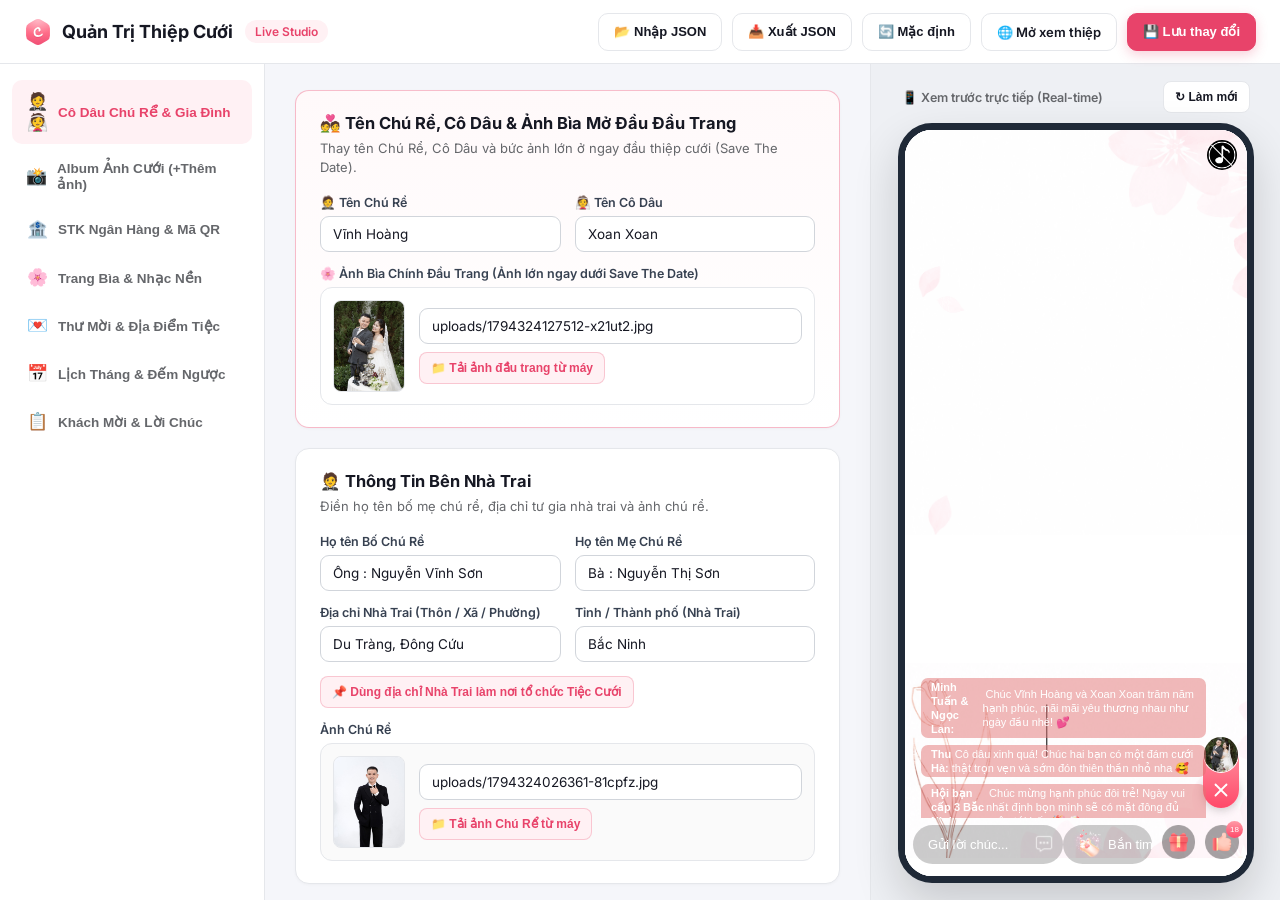
==== commit 5d5d8be9: "Replace all Duc Huy and Nguyen Huong references with Vinh Hoang and Xoan Xoan" ====
--- a/admin.html
+++ b/admin.html
@@ -489,11 +489,11 @@
             <div class="grid-2">
               <div class="form-group">
                 <label class="form-label">Họ tên Bố Chú Rể</label>
-                <input type="text" class="form-input" id="groom-father" placeholder="VD: Ông : Nguyễn Đức Hữ" />
+                <input type="text" class="form-input" id="groom-father" placeholder="VD: Ông : Nguyễn Vĩnh Sơn" />
               </div>
               <div class="form-group">
                 <label class="form-label">Họ tên Mẹ Chú Rể</label>
-                <input type="text" class="form-input" id="groom-mother" placeholder="VD: Bà : Trịnh Thị Hoàn" />
+                <input type="text" class="form-input" id="groom-mother" placeholder="VD: Bà : Nguyễn Thị Sơn" />
               </div>
             </div>
 
@@ -534,11 +534,11 @@
             <div class="grid-2">
               <div class="form-group">
                 <label class="form-label">Họ tên Bố Cô Dâu</label>
-                <input type="text" class="form-input" id="bride-father" placeholder="VD: Ông : Nguyễn Đức Toản" />
+                <input type="text" class="form-input" id="bride-father" placeholder="VD: Ông : Trần Văn Hướng" />
               </div>
               <div class="form-group">
                 <label class="form-label">Họ tên Mẹ Cô Dâu</label>
-                <input type="text" class="form-input" id="bride-mother" placeholder="VD: Bà : Trần Thị Nở" />
+                <input type="text" class="form-input" id="bride-mother" placeholder="VD: Bà : Trần Thị Toản" />
               </div>
             </div>
 
@@ -1611,7 +1611,7 @@
                 </div>
                 <div class="grid-2">
                   <div class="form-group">
-                    <label class="form-label">Tiêu đề / Vai trò (VD: Chú Rể: Đức Huy)</label>
+                    <label class="form-label">Tiêu đề / Vai trò (VD: Chú Rể: Vĩnh Hoàng)</label>
                     <input type="text" class="form-input" data-bank-field="${idx}:title" value="${escapeHtml(acc.title)}" />
                   </div>
                   <div class="form-group">
@@ -1629,7 +1629,7 @@
                   </div>
                   <div class="form-group">
                     <label class="form-label">Tên chủ tài khoản (Không dấu)</label>
-                    <input type="text" class="form-input" data-bank-field="${idx}:accountHolder" value="${escapeHtml(acc.accountHolder)}" placeholder="VD: NGUYEN DUC HUY" />
+                    <input type="text" class="form-input" data-bank-field="${idx}:accountHolder" value="${escapeHtml(acc.accountHolder)}" placeholder="VD: NGUYEN VINH HOANG" />
                   </div>
                   <div class="form-group">
                     <label class="form-label">Chi nhánh / Ghi chú</label>
@@ -2222,7 +2222,13 @@
       function getWishesList() {
         try {
           const s = localStorage.getItem('cl_huy11_wishes');
-          if (s) return JSON.parse(s);
+          if (s) {
+            const cleaned = s
+              .replace(/Đức\s*Huy|Đức\s*Huy/gi, 'Vĩnh Hoàng')
+              .replace(/Nguyễn\s*Hường|Nguyễn\s*Hường/gi, 'Xoan Xoan');
+            if (cleaned !== s) localStorage.setItem('cl_huy11_wishes', cleaned);
+            return JSON.parse(cleaned);
+          }
         } catch (e) {}
         return [
           { senderName: 'Minh Tuấn & Ngọc Lan', content: 'Chúc Vĩnh Hoàng và Xoan Xoan trăm năm hạnh phúc, mãi mãi yêu thương nhau như ngày đầu nhé! 💕', createdAt: new Date().toISOString() },
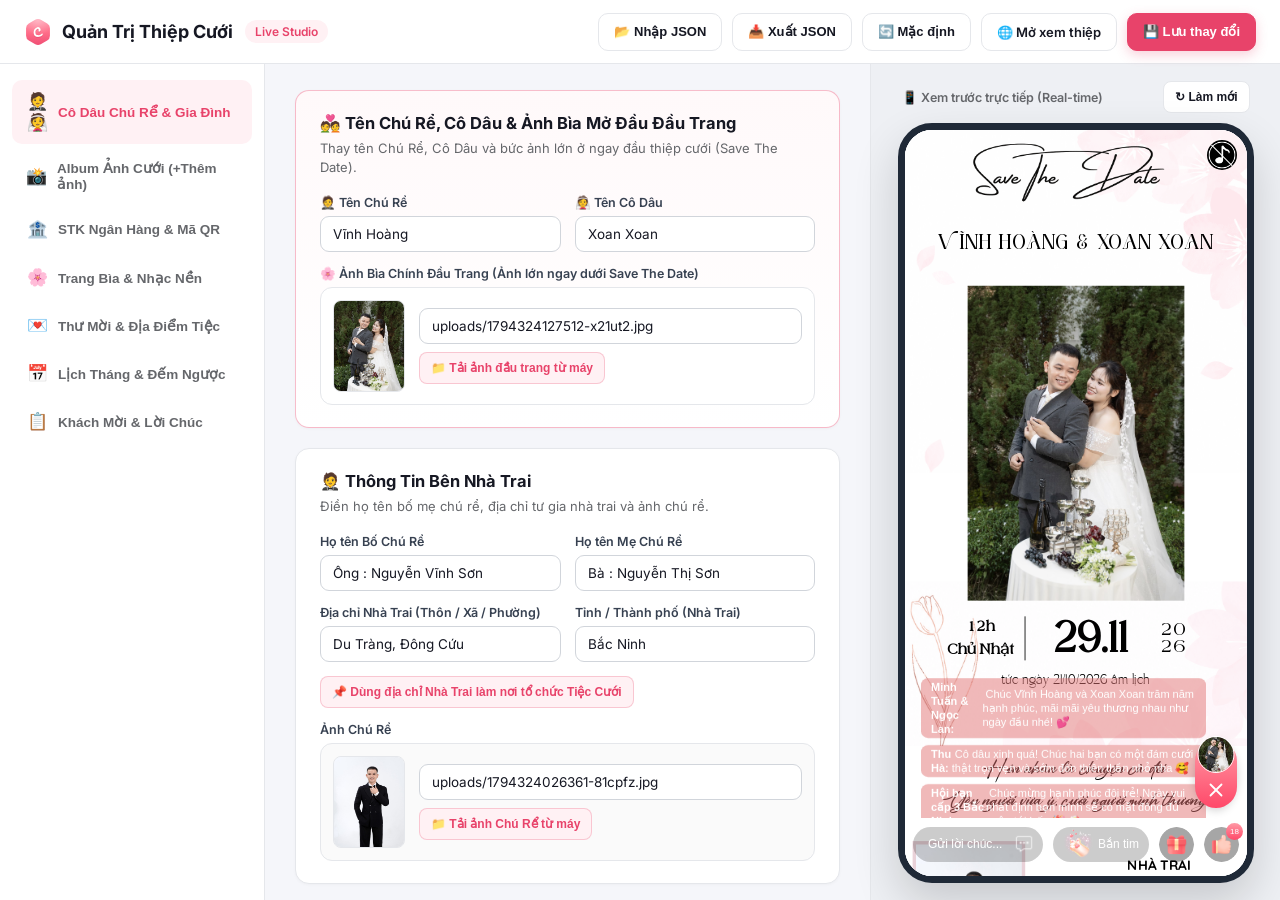
==== commit ad910ded: "Fix DOM tree unclosed tags restoring groom map and gift box, unify admin sync" ====
--- a/admin.html
+++ b/admin.html
@@ -1931,6 +1931,7 @@
       async function saveAllConfig(silent = false) {
         collectConfigFromForm();
         try {
+          localStorage.setItem('cl_vinhhoang_config_v4', JSON.stringify(currentConfig));
           localStorage.setItem('cl_huy11_custom_config', JSON.stringify(currentConfig));
         } catch (e) {}
 
@@ -2309,7 +2310,7 @@
         }
 
         try {
-          const localStr = localStorage.getItem('cl_huy11_custom_config');
+          const localStr = localStorage.getItem('cl_vinhhoang_config_v4') || localStorage.getItem('cl_huy11_custom_config');
           if (localStr) mergeConfig(JSON.parse(localStr));
         } catch (e) {}
 
@@ -2328,6 +2329,7 @@
 
         populateFormFromConfig();
         try {
+          localStorage.setItem('cl_vinhhoang_config_v4', JSON.stringify(currentConfig));
           localStorage.setItem('cl_huy11_custom_config', JSON.stringify(currentConfig));
         } catch (e) {}
         renderRsvpTable();
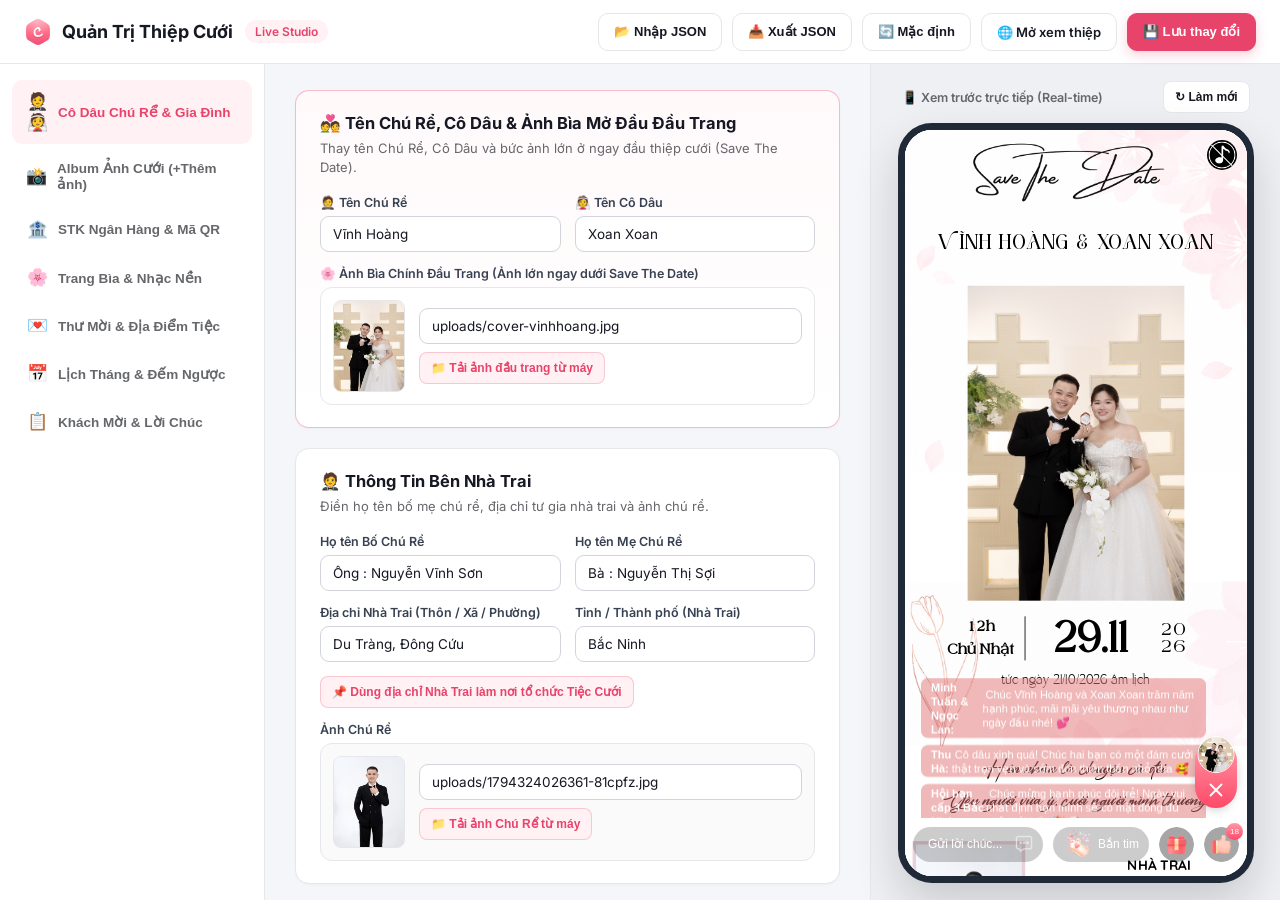
==== commit e0c9d5f9: "Sync new cover photo and parent name from local Chrome Admin, fix file:// API fallback" ====
--- a/admin.html
+++ b/admin.html
@@ -493,7 +493,7 @@
               </div>
               <div class="form-group">
                 <label class="form-label">Họ tên Mẹ Chú Rể</label>
-                <input type="text" class="form-input" id="groom-mother" placeholder="VD: Bà : Nguyễn Thị Sơn" />
+                <input type="text" class="form-input" id="groom-mother" placeholder="VD: Bà : Nguyễn Thị Sợi" />
               </div>
             </div>
 
@@ -1172,7 +1172,7 @@
         "general": {
                 "pageTitle": "Vĩnh Hoàng💕Xoan Xoan",
                 "pageDesc": "Trân trọng kính mời quý khách đến dự lễ cưới của chúng tôi. Rất mong được đón tiếp quý khách!",
-                "coverThumb": "uploads/1794324127512-x21ut2.jpg",
+                "coverThumb": "uploads/cover-vinhhoang.jpg",
                 "musicUrl": "uploads/1794324139690-w282ac.mp3",
                 "autoScrollEnabled": true,
                 "autoScrollSpeed": 0.65
@@ -1188,7 +1188,7 @@
                 "QdE34AJsdR": "tức ngày 21/10/2026 âm lịch",
                 "6cOUdEMcWT": "Hôn nhân là chuyện cả đời<div>Yêu người vừa ý, cưới người mình thương</div>",
                 "URI0n_EdMI": "Nhà Trai",
-                "MH_6yyQPLw": "Ông : Nguyễn Vĩnh Sơn<div>Bà : Nguyễn Thị Sơn</div>",
+                "MH_6yyQPLw": "Ông : Nguyễn Vĩnh Sơn<div>Bà : Nguyễn Thị Sợi</div>",
                 "OmOohv4UUI": "Du Tràng, Đông Cứu<div>Bắc Ninh</div>",
                 "H7wR8HohuS": "Chú rể",
                 "WfJzkvPoSj": "Vĩnh Hoàng",
@@ -1228,7 +1228,7 @@
                 "bipfSExTi5": "Tiệc cưới của chúng mình sẽ thật sự trọn vẹn khi có bạn cùng sẻ chia niềm vui và chứng kiến khoảnh khắc đặc biệt này,<div>Sự hiện diện của bạn chính là niềm vinh hạnh và là món quà quý giá nhất dành cho chúng mình</div><div>Hẹn gặp bạn trong ngày trọng đại của chúng mình</div>"
         },
         "photos": {
-                "7WmUUnxK7X": "uploads/1794324127512-x21ut2.jpg",
+                "7WmUUnxK7X": "uploads/cover-vinhhoang.jpg",
                 "SWV1Oaou7d": "uploads/1794324026361-81cpfz.jpg",
                 "HpVta-7Cfo": "uploads/1794324033189-fhqzbl.jpg",
                 "1kEE_xfXqr": "uploads/1794324166754-q1mspc.jpg",
@@ -1721,7 +1721,7 @@
         if (!url || typeof url !== 'string') return '';
         let s = url.trim();
         if (s.includes('1794322198097-vgjikg.jpg')) {
-          s = 'uploads/1794324127512-x21ut2.jpg';
+          s = 'uploads/cover-vinhhoang.jpg';
         }
         if (s.startsWith('/uploads/')) {
           s = s.slice(1);
@@ -1937,8 +1937,9 @@
 
         pushLivePreview();
 
+        const getApiUrl = (p) => (window.location.protocol === 'file:' ? `http://localhost:8080${p}` : p);
         try {
-          const res = await fetch('/api/config', {
+          const res = await fetch(getApiUrl('/api/config'), {
             method: 'POST',
             headers: { 'Content-Type': 'application/json' },
             body: JSON.stringify(currentConfig)
@@ -2061,8 +2062,9 @@
           const reader = new FileReader();
           reader.onload = async () => {
             const dataUrl = reader.result;
+            const getApiUrl = (p) => (window.location.protocol === 'file:' ? `http://localhost:8080${p}` : p);
             try {
-              const res = await fetch('/api/upload', {
+              const res = await fetch(getApiUrl('/api/upload'), {
                 method: 'POST',
                 headers: { 'Content-Type': 'application/json' },
                 body: JSON.stringify({ filename: file.name, dataUrl })
@@ -2314,7 +2316,10 @@
           if (localStr) mergeConfig(JSON.parse(localStr));
         } catch (e) {}
 
-        for (const url of [`./site-config.json?t=${Date.now()}`, '/api/config']) {
+        const fetchUrls = window.location.protocol === 'file:'
+          ? [`http://localhost:8080/api/config?t=${Date.now()}`, `./site-config.json?t=${Date.now()}`]
+          : [`./site-config.json?t=${Date.now()}`, '/api/config'];
+        for (const url of fetchUrls) {
           try {
             const res = await fetch(url);
             if (res.ok) {
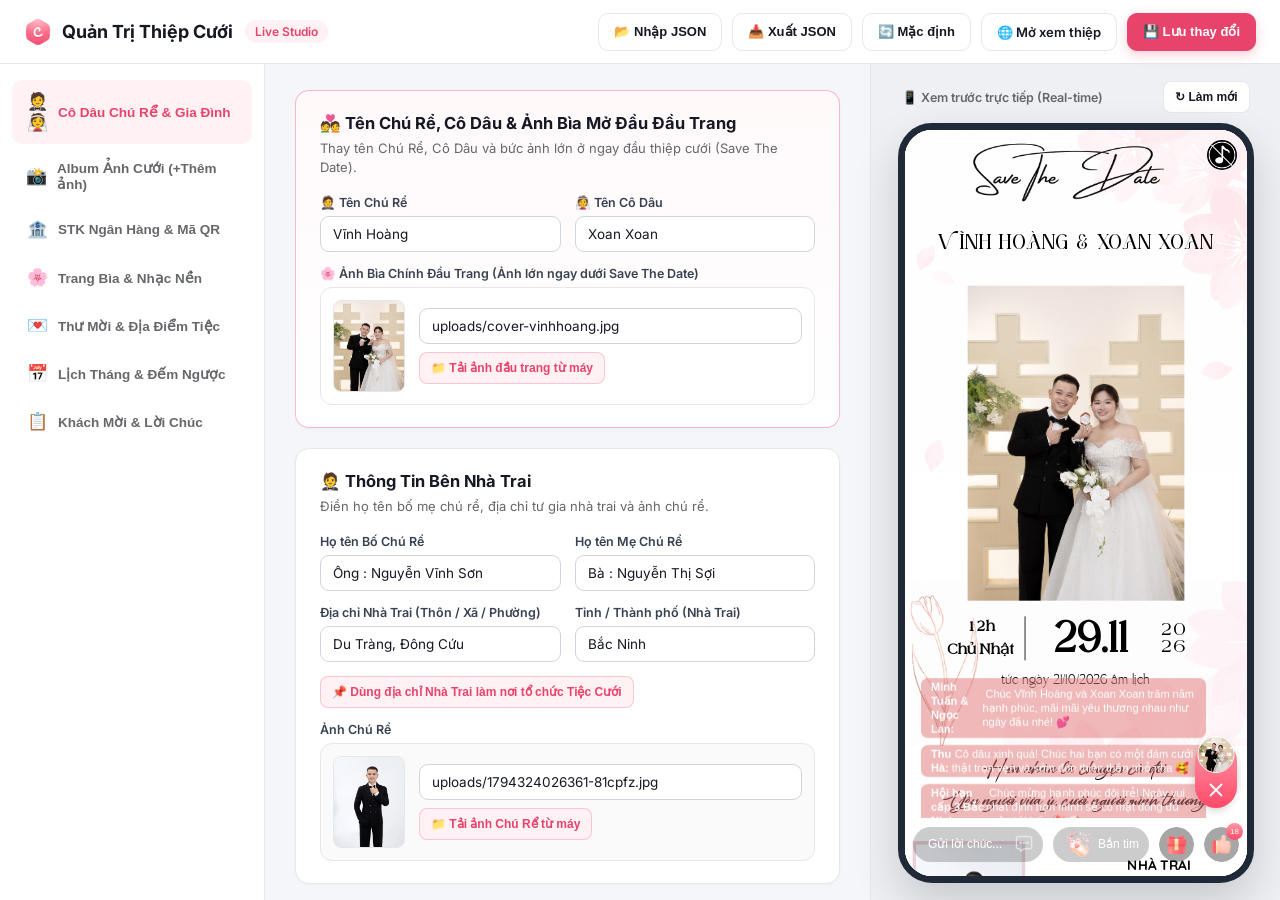
==== commit 7ef87229: "Sync lunar dates from local Chrome Admin and update music to uploads/damcuoi.mp3" ====
--- a/admin.html
+++ b/admin.html
@@ -1173,7 +1173,7 @@
                 "pageTitle": "Vĩnh Hoàng💕Xoan Xoan",
                 "pageDesc": "Trân trọng kính mời quý khách đến dự lễ cưới của chúng tôi. Rất mong được đón tiếp quý khách!",
                 "coverThumb": "uploads/cover-vinhhoang.jpg",
-                "musicUrl": "uploads/1794324139690-w282ac.mp3",
+                "musicUrl": "uploads/damcuoi.mp3",
                 "autoScrollEnabled": true,
                 "autoScrollSpeed": 0.65
         },
@@ -1207,7 +1207,7 @@
                 "jGLGk_Q5MI": "28",
                 "weZ1pmAg-M": "Tháng 11",
                 "JwSuWvN8-C": "Năm 2026",
-                "Qt0PY8qU_B": "(Tức ngày 28 tháng 10 năm Bính Ngọ)",
+                "Qt0PY8qU_B": "tức ngày 20/10/2026 âm lịch",
                 "JcK0YX0tFL": "Tư gia nhà trai",
                 "_PFyxYCW_z": "Du Tràng, Đông Cứu - Bắc Ninh",
                 "qneDUg6Big": "Tiệc Mừng lễ thành hôn",
@@ -1216,7 +1216,7 @@
                 "VDXglRbkG-": "29",
                 "ODMRELT6Y2": "Tháng 11",
                 "otriXyjbbm": "Năm 2026",
-                "20J8hGwITw": "(Tức ngày 28 tháng 10 năm Bính Ngọ)",
+                "20J8hGwITw": "tức ngày 21/10/2026 âm lịch",
                 "lnCEBf0zOn": "Tư gia nhà trai",
                 "Se271gu3cg": "Du Tràng, Đông Cứu - Bắc Ninh",
                 "ZE_-gYrgaF": "12h00 Chủ nhật 29.11.2026",
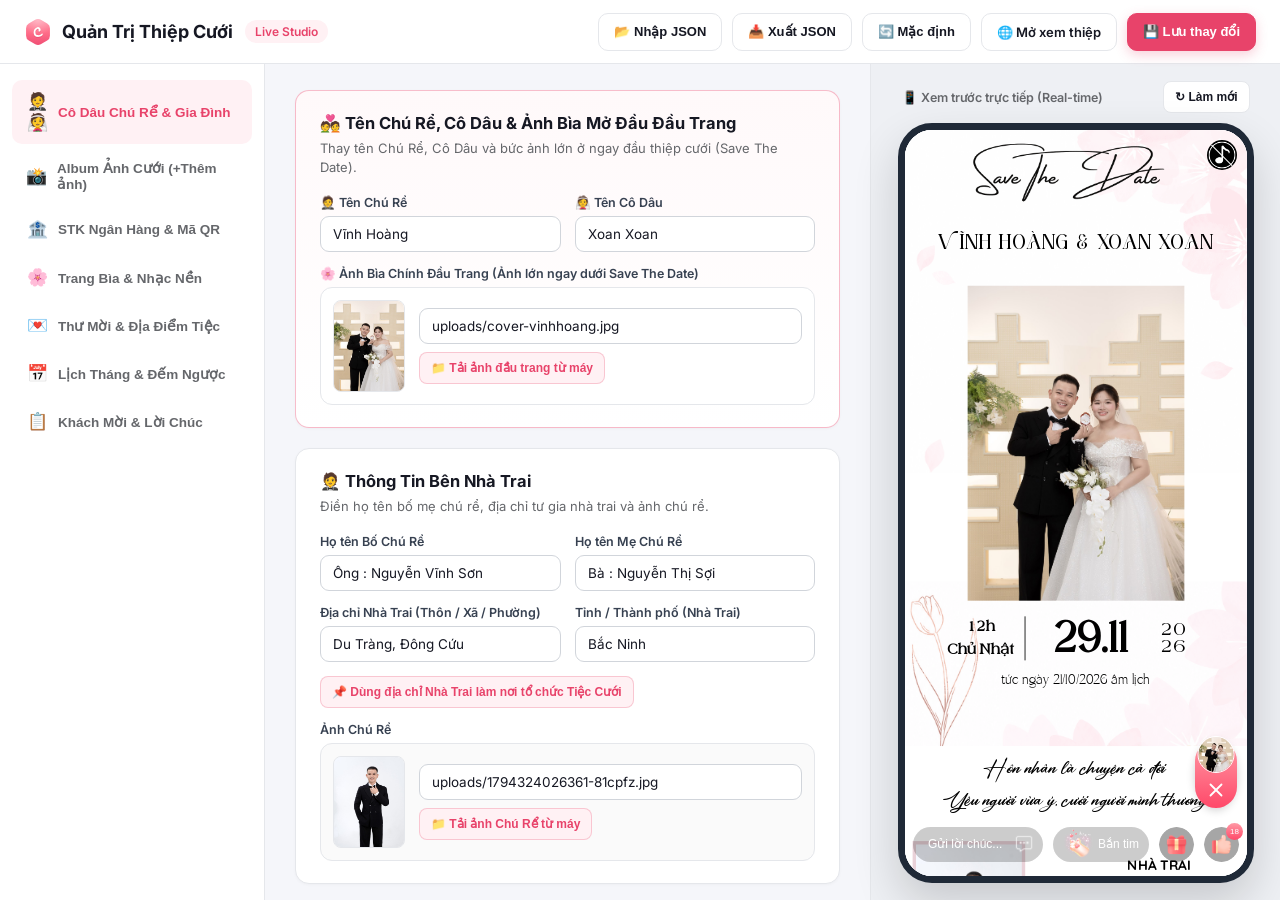
==== commit 303aa4cb: "Remove all default sample comments/wishes and clear legacy wishes cache" ====
--- a/admin.html
+++ b/admin.html
@@ -2224,24 +2224,21 @@
 
       function getWishesList() {
         try {
-          const s = localStorage.getItem('cl_huy11_wishes');
+          localStorage.removeItem('cl_huy11_wishes');
+          const s = localStorage.getItem('cl_vinhhoang_wishes_v2');
           if (s) {
             const cleaned = s
               .replace(/Đức\s*Huy|Đức\s*Huy/gi, 'Vĩnh Hoàng')
               .replace(/Nguyễn\s*Hường|Nguyễn\s*Hường/gi, 'Xoan Xoan');
-            if (cleaned !== s) localStorage.setItem('cl_huy11_wishes', cleaned);
+            if (cleaned !== s) localStorage.setItem('cl_vinhhoang_wishes_v2', cleaned);
             return JSON.parse(cleaned);
           }
         } catch (e) {}
-        return [
-          { senderName: 'Minh Tuấn & Ngọc Lan', content: 'Chúc Vĩnh Hoàng và Xoan Xoan trăm năm hạnh phúc, mãi mãi yêu thương nhau như ngày đầu nhé! 💕', createdAt: new Date().toISOString() },
-          { senderName: 'Thu Hà', content: 'Cô dâu xinh quá! Chúc hai bạn có một đám cưới thật trọn vẹn và sớm đón thiên thần nhỏ nha 🥰', createdAt: new Date().toISOString() },
-          { senderName: 'Hội bạn cấp 3 Bắc Ninh', content: 'Chúc mừng hạnh phúc đôi trẻ! Ngày vui nhất định bọn mình sẽ có mặt đông đủ quậy tới bến 🎉🥂', createdAt: new Date().toISOString() }
-        ];
+        return [];
       }
 
       function saveWishesList(list) {
-        localStorage.setItem('cl_huy11_wishes', JSON.stringify(list));
+        localStorage.setItem('cl_vinhhoang_wishes_v2', JSON.stringify(list));
         if (previewIframe && previewIframe.contentWindow) {
           previewIframe.contentWindow.postMessage({ type: 'CL_RELOAD_WISHES' }, '*');
         }
